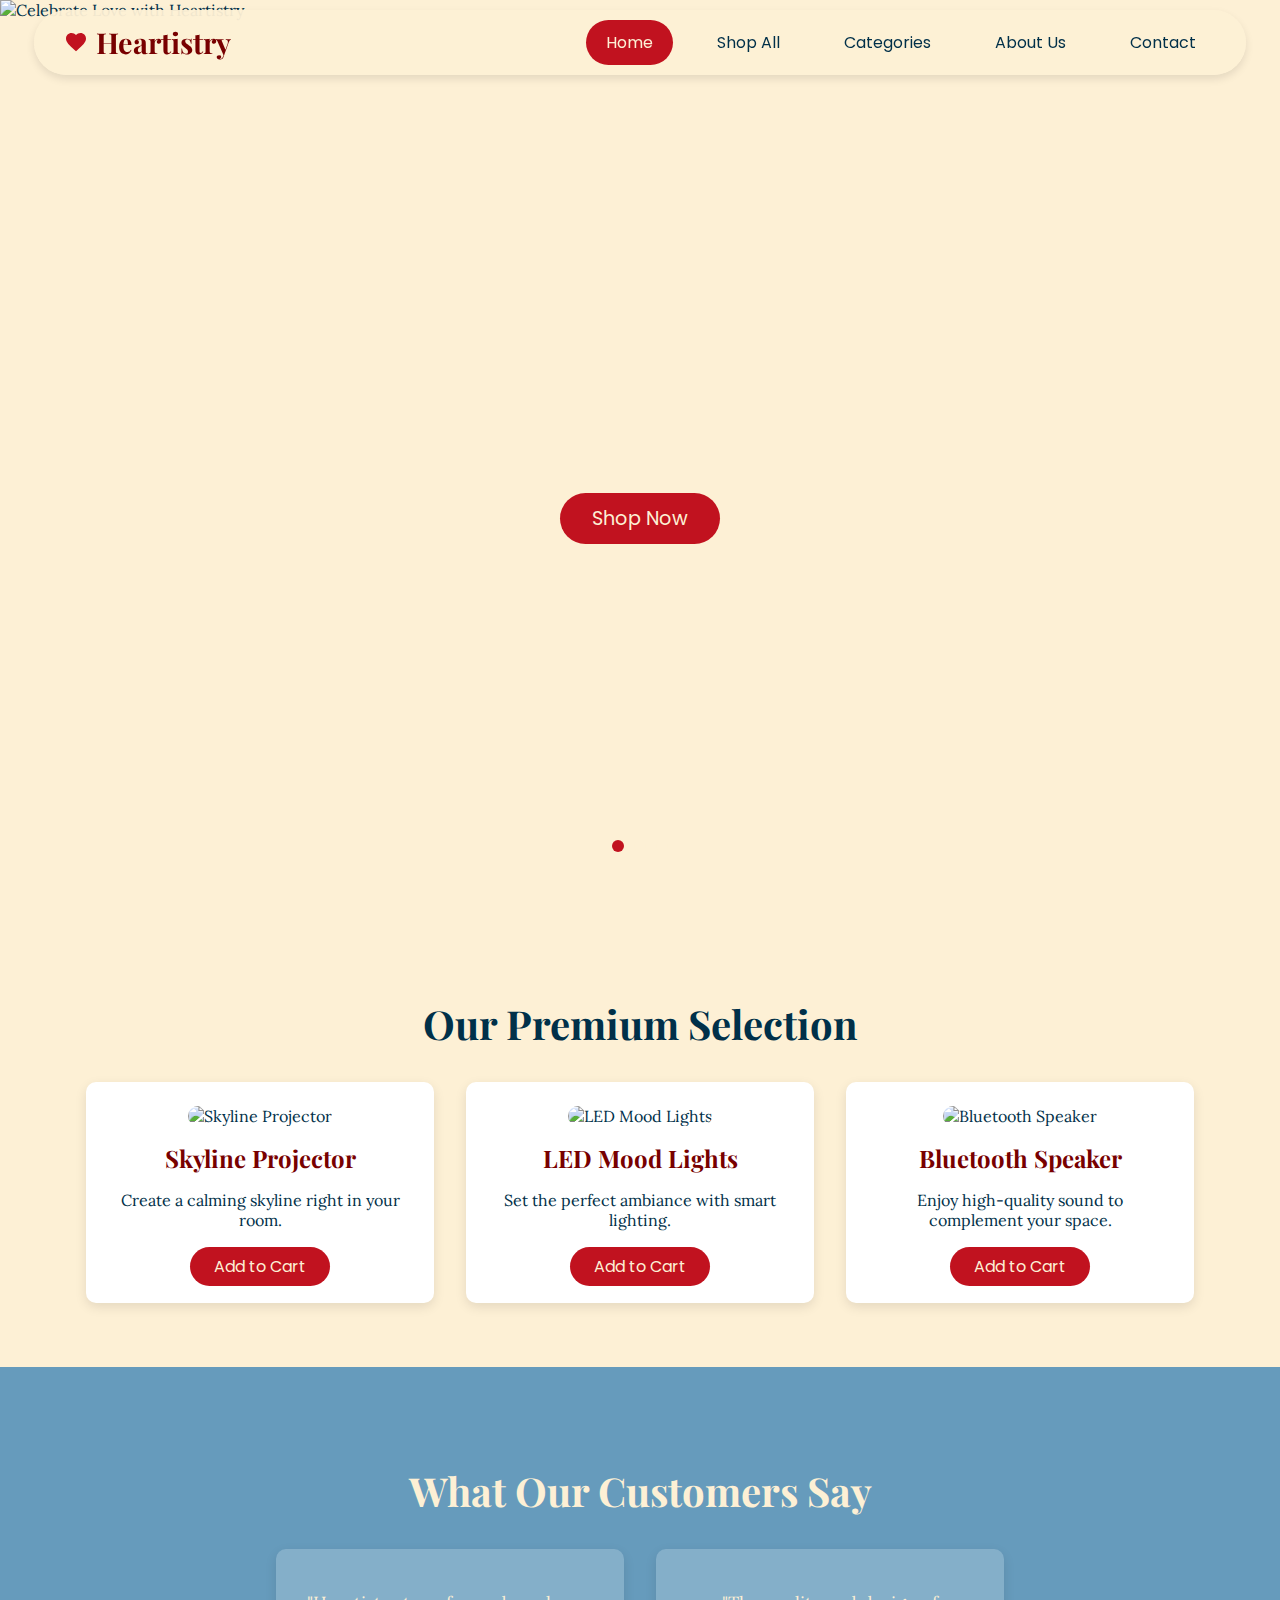
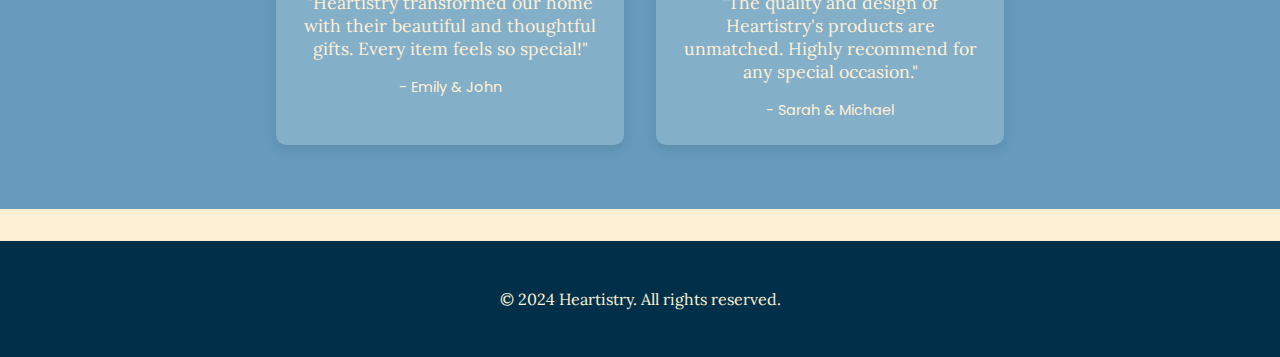
==== index.html @ 77b3d6c6 "Test 1" ====
<!DOCTYPE html>
<html lang="en">
<head>
    <meta charset="UTF-8">
    <meta name="viewport" content="width=device-width, initial-scale=1.0">
    <title>Heartistry - Premium Couples' Gifts & Accessories</title>
    <link rel="stylesheet" href="css/global.css">
    <link rel="stylesheet" href="css/navbar.css">
    <link rel="stylesheet" href="css/hero.css">
    <link rel="stylesheet" href="css/products.css">
    <link rel="stylesheet" href="css/testimonials.css">
    <link rel="stylesheet" href="css/footer.css">
    <script src="js/navbar.js" defer></script>
    <script src="js/hero-carousel.js" defer></script>
</head>
<body>
    <!-- Header and Navigation -->
    <header>
        <nav class="navbar">
            <div class="logo">
                <svg class="heart-icon" xmlns="http://www.w3.org/2000/svg" width="24" height="24" viewBox="0 0 24 24" fill="#C1121F">
                    <path d="M12 21.35l-1.45-1.32C5.4 15.36 2 12.28 2 8.5 2 5.42 
                             4.42 3 7.5 3c1.74 0 3.41 0.81 
                             4.5 2.09C13.09 3.81 14.76 3 16.5 3 19.58 3 22 
                             5.42 22 8.5c0 3.78-3.4 6.86-8.55 
                             11.54L12 21.35z"/>
                </svg>
                Heartistry
            </div>
            <div class="nav-links">
                <a href="#home" class="active">Home</a>
                <a href="#shop-all">Shop All</a>
                <a href="#categories">Categories</a>
                <a href="#about">About Us</a>
                <a href="#contact">Contact</a>
            </div>
            <div class="hamburger" aria-expanded="false" aria-label="Toggle navigation menu">
                <span></span>
                <span></span>
                <span></span>
            </div>
        </nav>
    </header>

    <!-- Hero Section -->
    <!-- Hero Section (Carousel) -->
    <section class="hero-carousel" id="home">
        <div class="carousel">
            <div class="carousel-track">
                <!-- Slide 1 -->
                <div class="carousel-slide">
                    <img src="https://via.placeholder.com/1600x600" alt="Celebrate Love with Heartistry">
                    <div class="carousel-content">
                        <h2>Celebrate Love with Heartistry</h2>
                        <p>Discover exclusive, handcrafted gifts designed to cherish every moment.</p>
                        <a href="#featured-products" class="btn">Shop Now</a>
                    </div>
                </div>
                <!-- Slide 2 -->
                <div class="carousel-slide">
                    <img src="https://via.placeholder.com/1600x600/111111" alt="Explore Our Premium Gifts">
                    <div class="carousel-content">
                        <h2>Explore Our Premium Gifts</h2>
                        <p>Unique, personalized gifts for every special occasion.</p>
                        <a href="#featured-products" class="btn">Shop Now</a>
                    </div>
                </div>
                <!-- Slide 3 -->
                <div class="carousel-slide">
                    <img src="https://via.placeholder.com/1600x600/222222" alt="Handcrafted Gifts for Couples">
                    <div class="carousel-content">
                        <h2>Handcrafted Gifts for Couples</h2>
                        <p>Make every moment memorable with our exquisite selection.</p>
                        <a href="#featured-products" class="btn">Shop Now</a>
                    </div>
                </div>
            </div>
            <!-- Carousel Controls (Arrows and Dots) -->
            <div class="carousel-controls">
                <button class="arrow arrow-prev">&#10094;</button> <!-- Left Arrow -->
                <div class="carousel-indicators">
                    <span class="dot active" data-slide="0"></span>
                    <span class="dot" data-slide="1"></span>
                    <span class="dot" data-slide="2"></span>
                </div>
                <button class="arrow arrow-next">&#10095;</button> <!-- Right Arrow -->
            </div>
        </div>
    </section>

    <!-- Featured Products Section -->
    <section id="featured-products" class="featured-products">
        <h2>Our Premium Selection</h2>
        <div class="products-container">
            <div class="product">
                <img src="https://via.placeholder.com/300" alt="Skyline Projector">
                <h3>Skyline Projector</h3>
                <p>Create a calming skyline right in your room.</p>
                <a href="#" class="btn">Add to Cart</a>
            </div>
            <div class="product">
                <img src="https://via.placeholder.com/300" alt="LED Mood Lights">
                <h3>LED Mood Lights</h3>
                <p>Set the perfect ambiance with smart lighting.</p>
                <a href="#" class="btn">Add to Cart</a>
            </div>
            <div class="product">
                <img src="https://via.placeholder.com/300" alt="Bluetooth Speaker">
                <h3>Bluetooth Speaker</h3>
                <p>Enjoy high-quality sound to complement your space.</p>
                <a href="#" class="btn">Add to Cart</a>
            </div>
        </div>
    </section>

    <!-- Testimonial Section -->
    <section class="testimonials">
        <h2>What Our Customers Say</h2>
        <div class="carousel">
            <div class="testimonial">
                <p>"Heartistry transformed our home with their beautiful and thoughtful gifts. Every item feels so special!"</p>
                <span>- Emily & John</span>
            </div>
            <div class="testimonial">
                <p>"The quality and design of Heartistry's products are unmatched. Highly recommend for any special occasion."</p>
                <span>- Sarah & Michael</span>
            </div>
        </div>
    </section>

    <!-- Footer Section -->
    <footer>
        <p>&copy; 2024 Heartistry. All rights reserved.</p>
    </footer>
</body>
</html>
---- css/global.css ----
/* Importing Google Fonts */
@import url('https://fonts.googleapis.com/css2?family=Playfair+Display:wght@700&family=Lora:wght@400;500&family=Poppins:wght@400&display=swap');

/* Global Body Styling */
body {
    font-family: 'Lora', serif;
    color: #003049; /* Dark Navy for text */
    background-color: #FDF0D5; /* Soft beige background */
    margin: 0;
    padding: 0;
}

/* Global Link Styling */
a {
    text-decoration: none;
    color: inherit;
}

/* Hover Animation for Mobile Menu Items */
.nav-links a:hover {
    background-color: #669BBC; /* Soft Blue on hover */
    color: #C1121F; /* Bright Red on hover */
    transition: background-color 0.3s ease, color 0.3s ease;
}

/* Global Button Styling */
button {
    background-color: #C1121F;
    color: #FDF0D5;
    border: none;
    border-radius: 50px;
    padding: 10px 20px;
    font-family: 'Poppins', sans-serif;
    font-size: 1rem;
    cursor: pointer;
    transition: background-color 0.3s ease;
}

button:hover {
    background-color: #780000; /* Deep Red on hover */
}
---- css/navbar.css ----
/* Global Styles for the Navbar */
.navbar {
    position: fixed;
    top: 0;
    left: 0;
    right: 0;
    margin: 10px auto;
    width: 90%;
    background-color: rgba(253, 240, 213, 0.95); /* Semi-transparent Soft Beige */
    border-radius: 50px;
    display: flex;
    justify-content: space-between;
    align-items: center;
    padding: 10px 30px;
    box-shadow: 0 4px 8px rgba(0, 0, 0, 0.1);
    z-index: 1000;
    flex-wrap: nowrap;
    transition: background-color 0.3s ease, box-shadow 0.3s ease, color 0.3s ease;
}

/* Logo Styling */
.logo {
    display: flex;
    align-items: center;
    font-family: 'Playfair Display', serif;
    font-size: 1.8rem;
    font-weight: bold;
    color: #780000; /* Deep Red for the logo */
    line-height: 1;
}

.heart-icon {
    margin-right: 8px;
    font-size: 1.2rem;
}

/* Navigation Links */
.nav-links {
    display: flex;
    gap: 1.5rem;
    flex-wrap: nowrap;
    justify-content: flex-end;
    flex-grow: 1;
}

.nav-links a {
    font-family: 'Poppins', sans-serif;
    color: #003049; /* Dark Navy */
    font-size: 1rem;
    padding: 10px 20px;
    border-radius: 50px;
    transition: background-color 0.3s ease, color 0.3s ease;
}

.nav-links a:hover {
    background-color: #669BBC;
    color: #FDF0D5;
}

.nav-links a.active {
    background-color: #C1121F;
    color: #FDF0D5;
    padding: 10px 20px;
    border-radius: 50px;
}

/* Scrolled Navbar Styles */
.navbar.scrolled {
    background-color: #669BBC; /* Matches Testimonials Section */
    box-shadow: 0 8px 16px rgba(0, 0, 0, 0.2); /* Stronger shadow when scrolled */
}

.navbar.scrolled .logo {
    color: #FDF0D5; /* Matches the background color */
}

.navbar.scrolled .nav-links a {
    color: #FDF0D5; /* Matches the background color */
}

.navbar.scrolled .nav-links a:hover {
    background-color: #C1121F;
    color: #FDF0D5;
}

/* Hamburger Menu Styling */
.hamburger {
    display: none;
    flex-direction: column;
    cursor: pointer;
    transition: all 0.3s ease;
}

.hamburger span {
    width: 25px;
    height: 3px;
    background-color: #780000;
    margin: 4px 4px;
    transition: all 0.3s ease;
}

.navbar.scrolled .hamburger span {
    background-color: #FDF0D5; /* Change burger icon to background color when scrolled */
}

/* Adjust for mid-sized screens (tablets) */
@media (max-width: 1000px) {
    .nav-links {
        gap: 1rem;
    }

    .nav-links a {
        padding: 8px 15px;
        font-size: 0.8rem;
    }
}

/* Media Query for Mobile Screens */
@media (max-width: 768px) {
    .navbar {
        width: 90%;
        padding: 10px 20px;
    }

    .nav-links {
        display: none;
        flex-direction: column;
        background-color: #FDF0D5;
        position: absolute;
        top: 60px;
        right: 20px;
        width: 50%;
        padding: 20px;
        border-radius: 10px;
        box-shadow: 0 4px 8px rgba(0, 0, 0, 0.1);
        align-items: center;
        justify-content: center;
    }

    .navbar.scrolled .nav-links {
        background-color: #669BBC; /* Dropdown background matches testimonials color when scrolled */
    }

    .nav-links a {
        padding: 10px 15px;
        border-bottom: 1px solid #C1121F;
        width: 100px;
        margin-bottom: 10px;
        text-align: center;
        border-radius: 50px;
    }

    .navbar.scrolled .nav-links a {
        color: #FDF0D5; /* Dropdown items to background color when scrolled */
    }

    .nav-links a:last-child {
        border-bottom: none;
    }

    .nav-links a.active {
        background-color: #C1121F;
        padding: 10px 20px;
        border-radius: 50px;
        width: 100px;
    }

    .hamburger {
        display: flex;
    }

    .hamburger.open span:nth-child(1) {
        transform: rotate(45deg) translateY(8px);
    }

    .hamburger.open span:nth-child(2) {
        opacity: 0;
    }

    .hamburger.open span:nth-child(3) {
        transform: rotate(-45deg) translateY(-8px);
    }

    .nav-links.show {
        display: flex;
        animation: slideDown 0.3s ease forwards;
    }

    .nav-links.hide {
        animation: slideUp 0.3s ease forwards;
    }

    @keyframes slideDown {
        from {
            opacity: 0;
            transform: translateY(-20px);
        }
        to {
            opacity: 1;
            transform: translateY(0);
        }
    }

    @keyframes slideUp {
        from {
            opacity: 1;
            transform: translateY(0);
        }
        to {
            opacity: 0;
            transform: translateY(-20px);
        }
    }
}
---- css/hero.css ----
/* Hero Carousel */
.hero-carousel {
    position: relative;
    width: 100%;
    height: 100vh; /* Full height */
    overflow: hidden;
}

.carousel {
    display: flex;
    height: 100%;
    transition: transform 0.6s ease-in-out; /* Smooth scroll transition */
}

.carousel-track {
    display: flex;
    width: 100%;
    height: 100%;
    transition: transform 0.6s ease-in-out;
}

.carousel-slide {
    min-width: 100%;
    height: 100%;
    position: relative;
    display: flex; /* Show all slides by default */
    align-items: center;
    justify-content: center;
}

.carousel-slide img {
    position: absolute;
    top: 0;
    left: 0;
    width: 100%;
    height: 100%;
    object-fit: cover;
    z-index: 1;
}

.carousel-content {
    position: relative;
    z-index: 2;
    text-align: center;
    color: #FDF0D5;
}

.carousel-content h2 {
    font-family: 'Playfair Display', serif;
    font-size: 3rem;
    margin: 0;
    color: #FDF0D5;
}

.carousel-content p {
    font-family: 'Lora', serif;
    font-size: 1.2rem;
    margin: 1.5rem 0;
    color: #FDF0D5;
}

.carousel-content .btn {
    background-color: #C1121F;
    color: #FDF0D5;
    padding: 0.75rem 2rem;
    border-radius: 50px;
    font-family: 'Poppins', sans-serif;
    font-size: 1.2rem;
    text-decoration: none;
    transition: background-color 0.3s ease;
}

.carousel-content .btn:hover {
    background-color: #780000;
}

/* Carousel Controls */
.carousel-controls {
    position: absolute;
    bottom: 20px;
    width: 100%;
    display: flex;
    justify-content: center;
    align-items: center;
    gap: 30px; /* Space between the arrows and dots */
    z-index: 3;
}

/* Dots centered, arrows on the sides */
.carousel-indicators {
    display: flex;
    gap: 10px;
}

.carousel-indicators .dot {
    width: 12px;
    height: 12px;
    background-color: #FDF0D5;
    border-radius: 50%;
    cursor: pointer;
    transition: background-color 0.3s ease;
}

.carousel-indicators .dot.active {
    background-color: #C1121F; /* Active dot in red */
}

/* Carousel Arrows */
.arrow {
    background: none;
    border: none;
    font-size: 2rem;
    color: #FDF0D5;
    cursor: pointer;
    padding: 10px;
    z-index: 3;
    transition: background-color 0.3s ease;
}

.arrow-prev, .arrow-next {
    display: flex;
    justify-content: center;
    align-items: center;
}

.arrow-prev {
    margin-right: 30px; /* Ensure space between arrow and dots */
}

.arrow-next {
    margin-left: 30px; /* Ensure space between arrow and dots */
}

.arrow:hover {
    background-color: #C1121F; /* Background turns red on hover */
    color: #FDF0D5; /* Keep the arrow icon white on hover */

}
---- css/products.css ----
.featured-products {
    padding: 4rem 2rem;
    text-align: center;
}

.featured-products h2 {
    font-family: 'Playfair Display', serif;
    font-size: 2.5rem;
    margin-bottom: 2rem;
    color: #003049; /* Dark Navy */
}

.products-container {
    display: flex;
    justify-content: center;
    gap: 2rem;
    flex-wrap: wrap;
}

.product {
    background-color: #fff;
    padding: 1.5rem;
    border-radius: 10px;
    box-shadow: 0 4px 12px rgba(0, 0, 0, 0.1);
    text-align: center;
    width: 300px;
    transition: transform 0.3s ease, box-shadow 0.3s ease;
}

.product:hover {
    transform: translateY(-10px);
    box-shadow: 0 8px 16px rgba(0, 0, 0, 0.2);
}

.product img {
    width: 100%;
    height: auto;
    border-radius: 10px;
}

.product h3 {
    font-family: 'Playfair Display', serif;
    font-size: 1.5rem;
    color: #780000; /* Deep Red */
    margin: 1rem 0 0.5rem;
}

.product p {
    font-family: 'Lora', serif;
    color: #003049; /* Dark Navy */
    margin-bottom: 1.5rem;
}

.product .btn {
    background-color: #C1121F; /* Bright Red */
    color: #FDF0D5; /* Soft Beige */
    padding: 0.5rem 1.5rem;
    border-radius: 50px;
    font-family: 'Poppins', sans-serif;
    font-size: 1rem;
    text-decoration: none;
    transition: background-color 0.3s ease;
}

.product .btn:hover {
    background-color: #780000; /* Deep Red */
}
---- css/testimonials.css ----
.testimonials {
    background-color: #669BBC; /* Soft Blue background */
    color: #FDF0D5; /* Soft Beige text */
    padding: 4rem 2rem;
    text-align: center;
}

.testimonials h2 {
    font-family: 'Playfair Display', serif;
    font-size: 2.5rem;
    margin-bottom: 2rem;
}

.carousel {
    display: flex;
    justify-content: center;
    gap: 2rem;
    flex-wrap: wrap;
}

.testimonial {
    background-color: rgba(255, 255, 255, 0.2);
    padding: 1.5rem;
    border-radius: 10px;
    box-shadow: 0 4px 12px rgba(0, 0, 0, 0.1);
    width: 300px;
    transition: transform 0.3s ease, box-shadow 0.3s ease;
}

.testimonial:hover {
    transform: translateY(-5px);
    box-shadow: 0 8px 16px rgba(0, 0, 0, 0.2);
}

.testimonial p {
    font-family: 'Lora', serif;
    font-size: 1.1rem;
    margin-bottom: 1rem;
}

.testimonial span {
    font-family: 'Poppins', sans-serif;
    font-size: 0.9rem;
    color: #FDF0D5; /* Soft Beige */
}
---- css/footer.css ----
footer {
    background-color: #003049; /* Dark Navy */
    color: #FDF0D5; /* Soft Beige */
    text-align: center;
    padding: 2rem 0;
    margin-top: 2rem;
}

footer p {
    font-family: 'Lora', serif;
    font-size: 1rem;
}
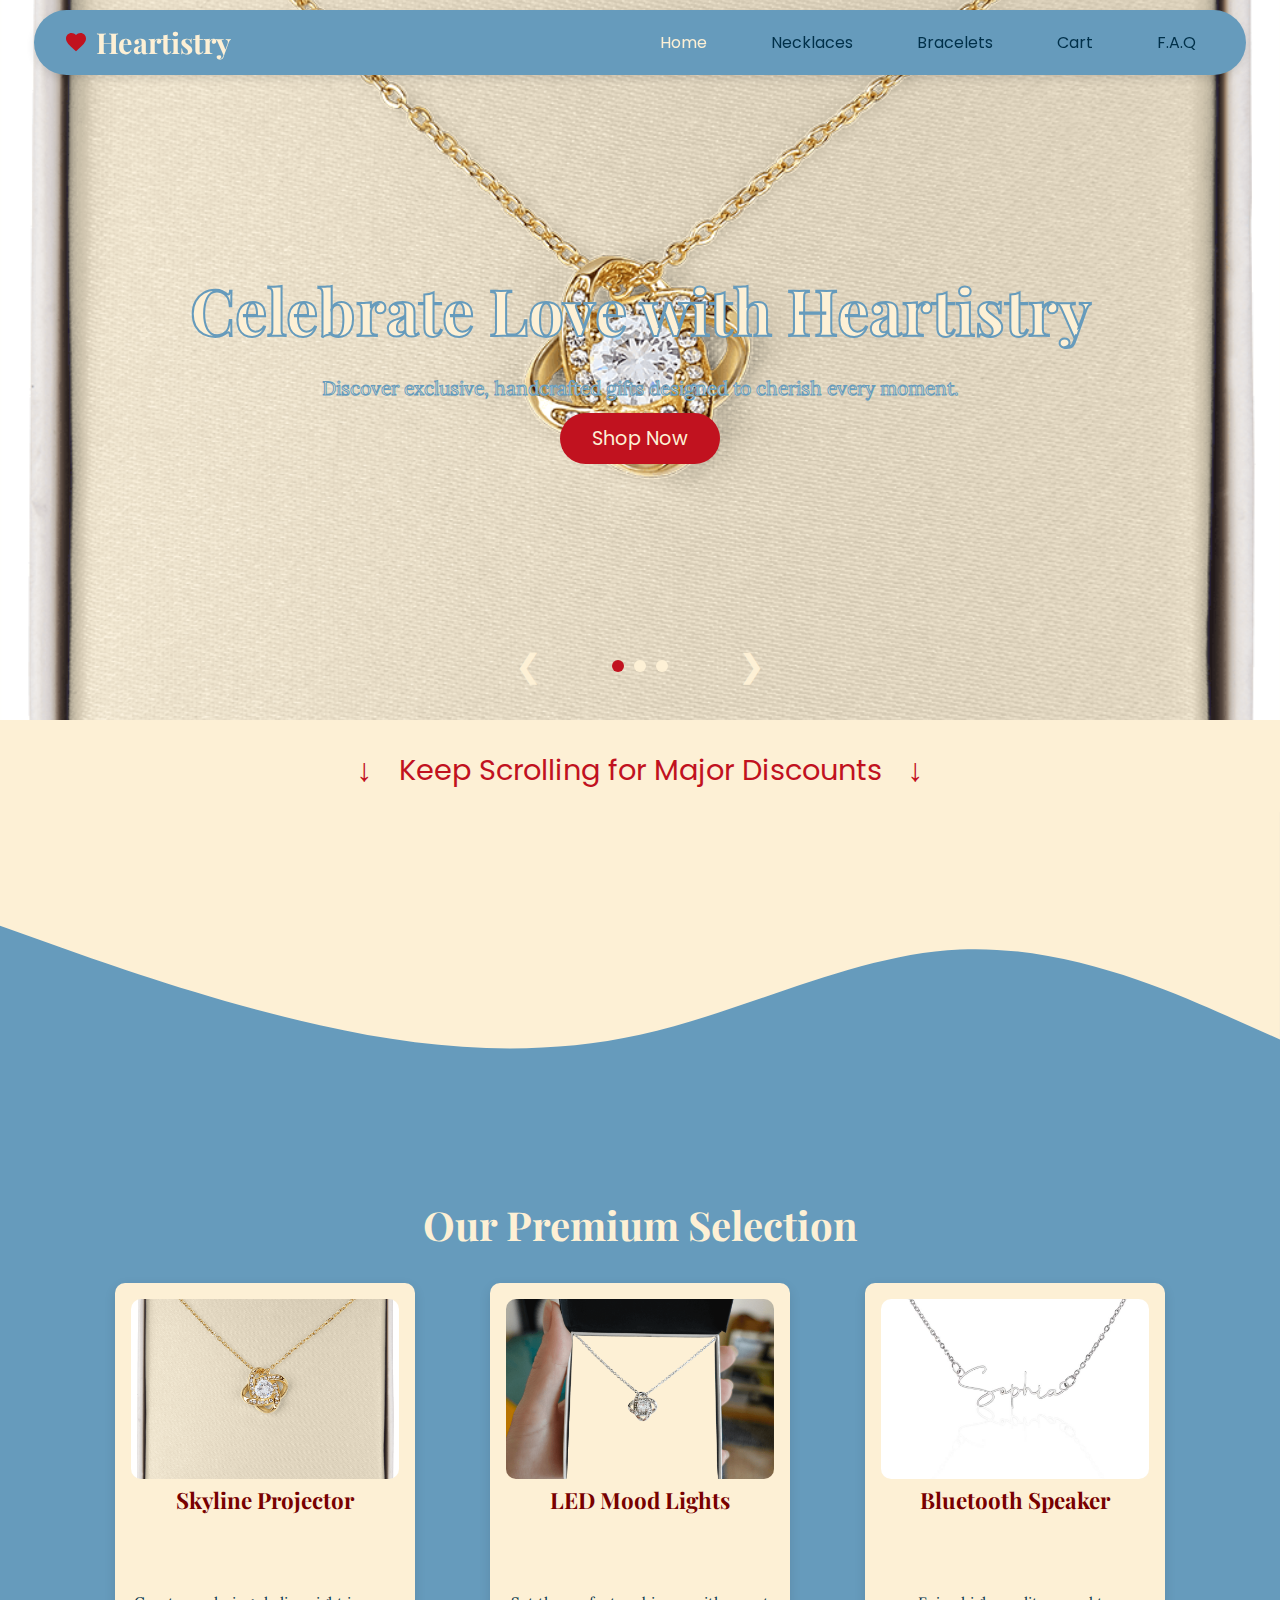
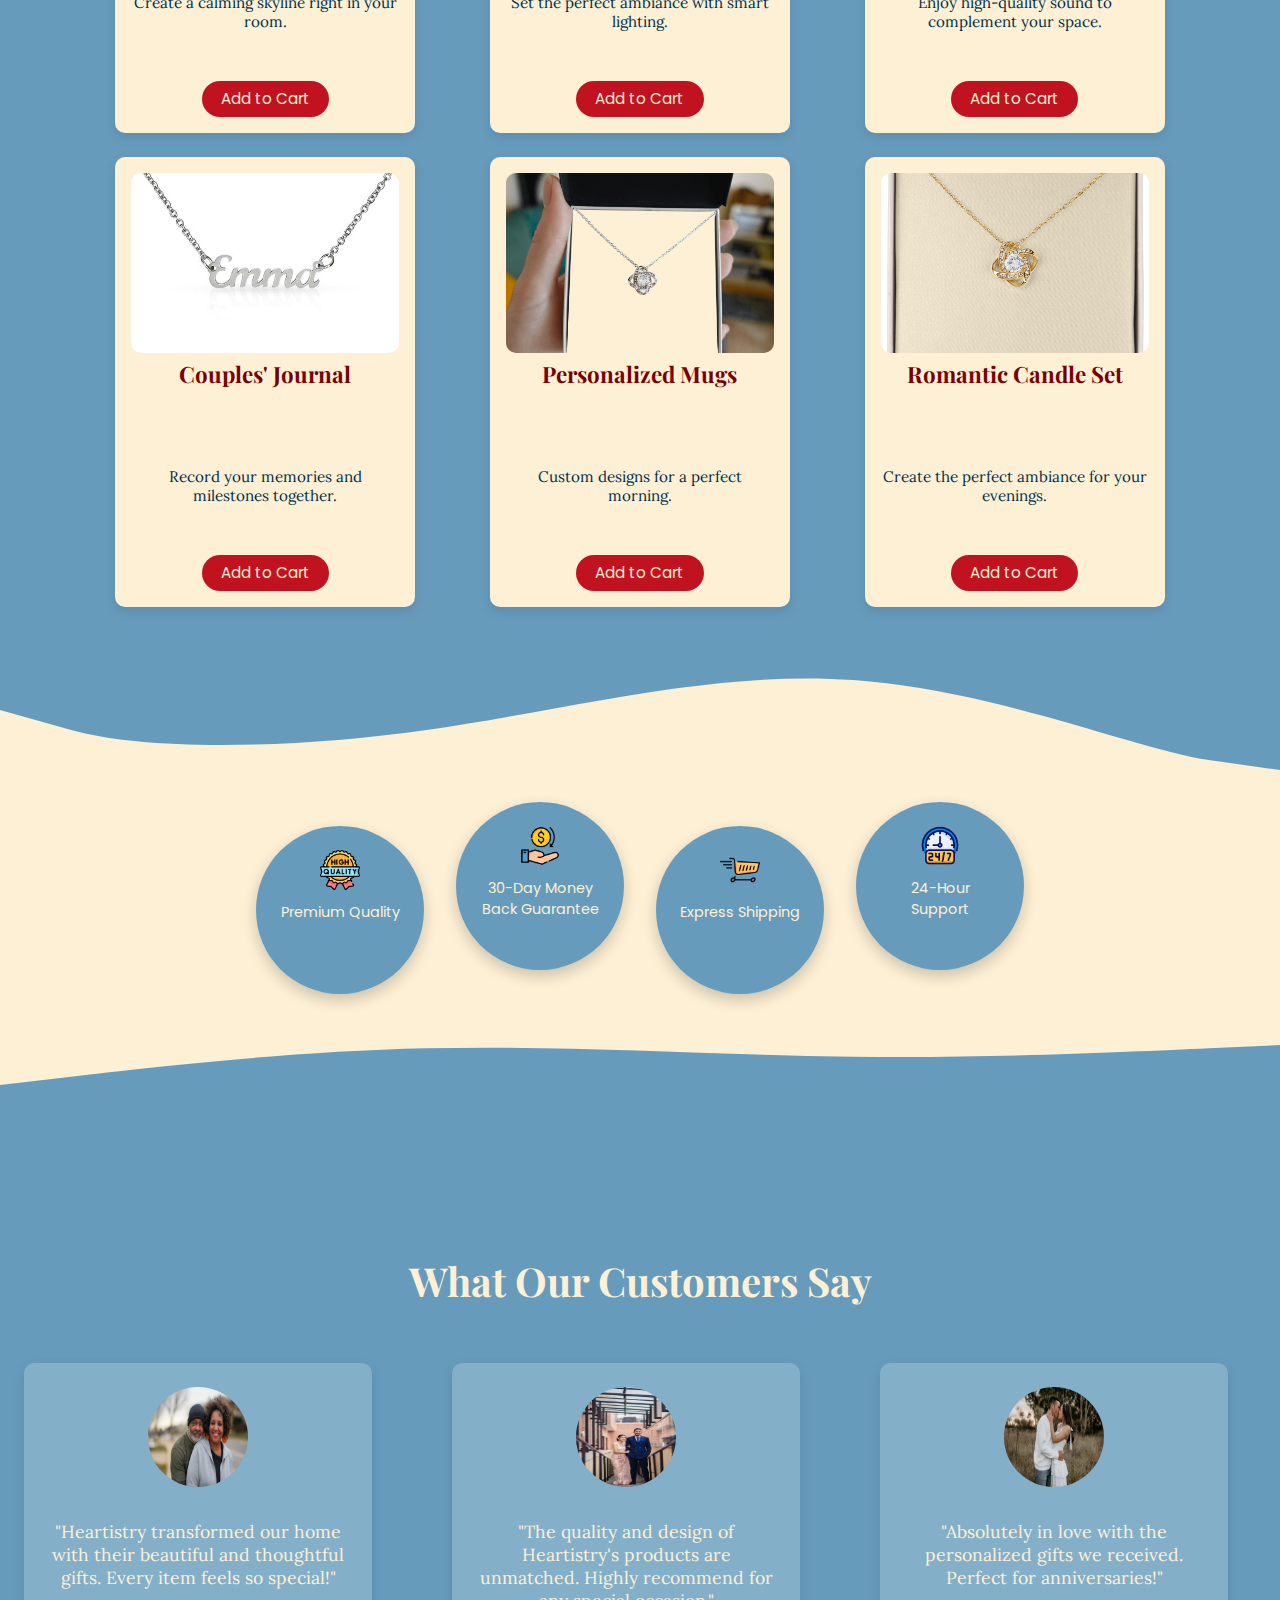
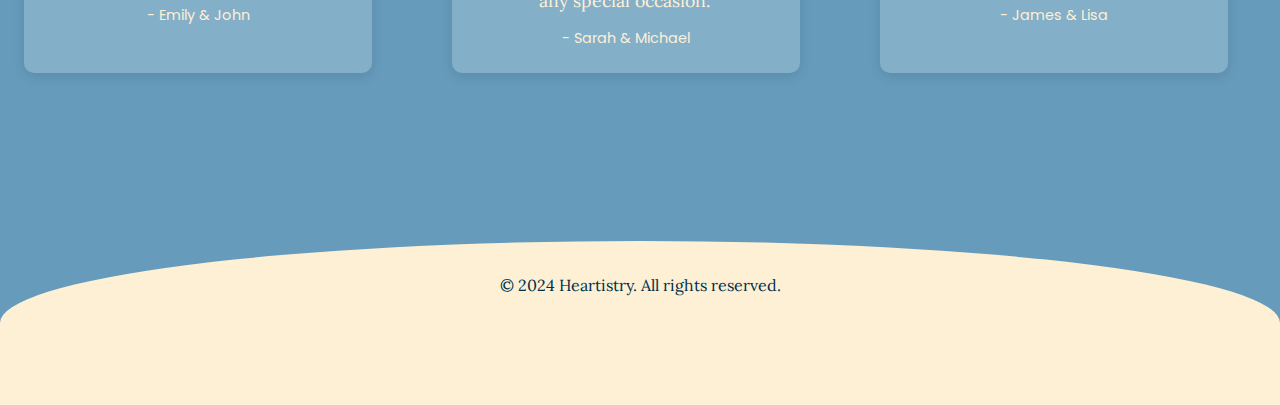
==== commit f87e3c0b: "nove stranice" ====
--- a/index.html
+++ b/index.html
@@ -1,136 +1,363 @@
 <!DOCTYPE html>
 <html lang="en">
-<head>
-    <meta charset="UTF-8">
-    <meta name="viewport" content="width=device-width, initial-scale=1.0">
+  <head>
+    <meta charset="UTF-8" />
+    <meta name="viewport" content="width=device-width, initial-scale=1.0" />
     <title>Heartistry - Premium Couples' Gifts & Accessories</title>
-    <link rel="stylesheet" href="css/global.css">
-    <link rel="stylesheet" href="css/navbar.css">
-    <link rel="stylesheet" href="css/hero.css">
-    <link rel="stylesheet" href="css/products.css">
-    <link rel="stylesheet" href="css/testimonials.css">
-    <link rel="stylesheet" href="css/footer.css">
+    <link rel="stylesheet" href="css/global.css" />
+    <link rel="stylesheet" href="css/navbar.css" />
+    <link rel="stylesheet" href="css/hero.css" />
+    <link rel="stylesheet" href="css/products.css" />
+    <link rel="stylesheet" href="css/testimonials.css" />
+    <link rel="stylesheet" href="css/footer.css" />
+    <link rel="stylesheet" href="css/perks.css" />
     <script src="js/navbar.js" defer></script>
     <script src="js/hero-carousel.js" defer></script>
-</head>
-<body>
+    <script src="js/products.js" defer></script>
+  </head>
+  <body>
     <!-- Header and Navigation -->
     <header>
-        <nav class="navbar">
-            <div class="logo">
-                <svg class="heart-icon" xmlns="http://www.w3.org/2000/svg" width="24" height="24" viewBox="0 0 24 24" fill="#C1121F">
-                    <path d="M12 21.35l-1.45-1.32C5.4 15.36 2 12.28 2 8.5 2 5.42 
+      <nav class="navbar">
+        <div class="logo">
+          <svg
+            class="heart-icon"
+            xmlns="http://www.w3.org/2000/svg"
+            width="24"
+            height="24"
+            viewBox="0 0 24 24"
+            fill="#C1121F"
+          >
+            <path
+              d="M12 21.35l-1.45-1.32C5.4 15.36 2 12.28 2 8.5 2 5.42 
                              4.42 3 7.5 3c1.74 0 3.41 0.81 
                              4.5 2.09C13.09 3.81 14.76 3 16.5 3 19.58 3 22 
                              5.42 22 8.5c0 3.78-3.4 6.86-8.55 
-                             11.54L12 21.35z"/>
-                </svg>
-                Heartistry
-            </div>
-            <div class="nav-links">
-                <a href="#home" class="active">Home</a>
-                <a href="#shop-all">Shop All</a>
-                <a href="#categories">Categories</a>
-                <a href="#about">About Us</a>
-                <a href="#contact">Contact</a>
-            </div>
-            <div class="hamburger" aria-expanded="false" aria-label="Toggle navigation menu">
-                <span></span>
-                <span></span>
-                <span></span>
-            </div>
-        </nav>
+                             11.54L12 21.35z"
+            />
+          </svg>
+          Heartistry
+        </div>
+        <div class="nav-links">
+          <a href="index.html" class="active">Home</a>
+          <a href="necklaces.html">Necklaces</a>
+          <a href="bracelets.html">Bracelets</a>
+          <a href="#about">Cart</a>
+          <a href="#contact">F.A.Q</a>
+        </div>
+        <div
+          class="hamburger"
+          aria-expanded="false"
+          aria-label="Toggle navigation menu"
+        >
+          <span></span>
+          <span></span>
+          <span></span>
+        </div>
+      </nav>
     </header>
 
     <!-- Hero Section -->
     <!-- Hero Section (Carousel) -->
     <section class="hero-carousel" id="home">
-        <div class="carousel">
-            <div class="carousel-track">
-                <!-- Slide 1 -->
-                <div class="carousel-slide">
-                    <img src="https://via.placeholder.com/1600x600" alt="Celebrate Love with Heartistry">
-                    <div class="carousel-content">
-                        <h2>Celebrate Love with Heartistry</h2>
-                        <p>Discover exclusive, handcrafted gifts designed to cherish every moment.</p>
-                        <a href="#featured-products" class="btn">Shop Now</a>
-                    </div>
-                </div>
-                <!-- Slide 2 -->
-                <div class="carousel-slide">
-                    <img src="https://via.placeholder.com/1600x600/111111" alt="Explore Our Premium Gifts">
-                    <div class="carousel-content">
-                        <h2>Explore Our Premium Gifts</h2>
-                        <p>Unique, personalized gifts for every special occasion.</p>
-                        <a href="#featured-products" class="btn">Shop Now</a>
-                    </div>
-                </div>
-                <!-- Slide 3 -->
-                <div class="carousel-slide">
-                    <img src="https://via.placeholder.com/1600x600/222222" alt="Handcrafted Gifts for Couples">
-                    <div class="carousel-content">
-                        <h2>Handcrafted Gifts for Couples</h2>
-                        <p>Make every moment memorable with our exquisite selection.</p>
-                        <a href="#featured-products" class="btn">Shop Now</a>
-                    </div>
-                </div>
+      <div class="carousel">
+        <div class="carousel-track">
+          <!-- Slide 1 -->
+          <div class="carousel-slide">
+            <img src="images/1.png" alt="Celebrate Love with Heartistry" />
+            <div class="carousel-content">
+              <h2>Celebrate Love with Heartistry</h2>
+              <p>
+                Discover exclusive, handcrafted gifts designed to cherish every
+                moment.
+              </p>
+              <a href="#featured-products" class="btn">Shop Now</a>
             </div>
-            <!-- Carousel Controls (Arrows and Dots) -->
-            <div class="carousel-controls">
-                <button class="arrow arrow-prev">&#10094;</button> <!-- Left Arrow -->
-                <div class="carousel-indicators">
-                    <span class="dot active" data-slide="0"></span>
-                    <span class="dot" data-slide="1"></span>
-                    <span class="dot" data-slide="2"></span>
-                </div>
-                <button class="arrow arrow-next">&#10095;</button> <!-- Right Arrow -->
+          </div>
+          <!-- Slide 2 -->
+          <div class="carousel-slide">
+            <img src="images/3.png" alt="Explore Our Premium Gifts" />
+            <div class="carousel-content">
+              <h2>Explore Our Premium Gifts</h2>
+              <p>Unique, personalized gifts for every special occasion.</p>
+              <a href="#featured-products" class="btn">Shop Now</a>
             </div>
-        </div>
+          </div>
+          <!-- Slide 3 -->
+          <div class="carousel-slide">
+            <img src="images/4.jpg" alt="Handcrafted Gifts for Couples" />
+            <div class="carousel-content">
+              <h2>Handcrafted Gifts for Couples</h2>
+              <p>Make every moment memorable with our exquisite selection.</p>
+              <a href="#featured-products" class="btn">Shop Now</a>
+            </div>
+          </div>
+        </div>
+        <!-- Carousel Controls (Arrows and Dots) -->
+        <div class="carousel-controls">
+          <button class="arrow arrow-prev">&#10094;</button>
+          <!-- Left Arrow -->
+          <div class="carousel-indicators">
+            <span class="dot active" data-slide="0"></span>
+            <span class="dot" data-slide="1"></span>
+            <span class="dot" data-slide="2"></span>
+          </div>
+          <button class="arrow arrow-next">&#10095;</button>
+          <!-- Right Arrow -->
+        </div>
+      </div>
     </section>
 
+    <!-- Hero Extension with Wave -->
+    <!-- Wave Separator between Hero and Products -->
+    <div class="wave-text-container">
+      <div class="wave-text">
+        <span class="arrow arrow-left">&#8595;</span>
+        <!-- Left arrow -->
+        Keep Scrolling for Major Discounts
+        <span class="arrow arrow-right">&#8595;</span>
+        <!-- Right arrow -->
+      </div>
+    </div>
+
+    <!-- Wave Separator -->
+    <svg
+      xmlns="http://www.w3.org/2000/svg"
+      viewBox="0 0 1440 320"
+      perserveAspectRatio="none"
+    >
+      <path
+        fill="#FDF0D5"
+        fill-opacity="1"
+        d="M0,128L60,149.3C120,171,240,213,360,240C480,267,600,277,720,250.7C840,224,960,160,1080,154.7C1200,149,1320,203,1380,229.3L1440,256L1440,0L1380,0C1320,0,1200,0,1080,0C960,0,840,0,720,0C600,0,480,0,360,0C240,0,120,0,60,0L0,0Z"
+      ></path>
+    </svg>
+
+    <!-- Featured Products Section -->
     <!-- Featured Products Section -->
     <section id="featured-products" class="featured-products">
-        <h2>Our Premium Selection</h2>
-        <div class="products-container">
-            <div class="product">
-                <img src="https://via.placeholder.com/300" alt="Skyline Projector">
-                <h3>Skyline Projector</h3>
-                <p>Create a calming skyline right in your room.</p>
-                <a href="#" class="btn">Add to Cart</a>
-            </div>
-            <div class="product">
-                <img src="https://via.placeholder.com/300" alt="LED Mood Lights">
-                <h3>LED Mood Lights</h3>
-                <p>Set the perfect ambiance with smart lighting.</p>
-                <a href="#" class="btn">Add to Cart</a>
-            </div>
-            <div class="product">
-                <img src="https://via.placeholder.com/300" alt="Bluetooth Speaker">
-                <h3>Bluetooth Speaker</h3>
-                <p>Enjoy high-quality sound to complement your space.</p>
-                <a href="#" class="btn">Add to Cart</a>
-            </div>
-        </div>
+      <h2>Our Premium Selection</h2>
+      <div class="products-container">
+        <a href="product.html" class="product-link">
+          <div class="product">
+            <img src="images/1.png" alt="Skyline Projector" />
+            <h3>Skyline Projector</h3>
+            <p>Create a calming skyline right in your room.</p>
+            <button class="btn">Add to Cart</button>
+          </div>
+        </a>
+        <a href="product.html" class="product-link">
+          <div class="product">
+            <img src="images/3.png" alt="LED Mood Lights" />
+            <h3>LED Mood Lights</h3>
+            <p>Set the perfect ambiance with smart lighting.</p>
+            <button class="btn">Add to Cart</button>
+          </div>
+        </a>
+        <a href="product.html" class="product-link">
+          <div class="product">
+            <img src="images/9.jpg" alt="Bluetooth Speaker" />
+            <h3>Bluetooth Speaker</h3>
+            <p>Enjoy high-quality sound to complement your space.</p>
+            <button class="btn">Add to Cart</button>
+          </div>
+        </a>
+        <a href="product.html" class="product-link">
+          <div class="product">
+            <img src="images/4.jpg" alt="Couples' Journal" />
+            <h3>Couples' Journal</h3>
+            <p>Record your memories and milestones together.</p>
+            <button class="btn">Add to Cart</button>
+          </div>
+        </a>
+        <a href="product.html" class="product-link">
+          <div class="product">
+            <img src="images/3.png" alt="Personalized Mugs" />
+            <h3>Personalized Mugs</h3>
+            <p>Custom designs for a perfect morning.</p>
+            <button class="btn">Add to Cart</button>
+          </div>
+        </a>
+        <a href="product.html" class="product-link">
+          <div class="product">
+            <img src="images/1.png" alt="Romantic Candle Set" />
+            <h3>Romantic Candle Set</h3>
+            <p>Create the perfect ambiance for your evenings.</p>
+            <button class="btn">Add to Cart</button>
+          </div>
+        </a>
+      </div>
+    </section>
+
+    <!-- Perks Section with Top and Bottom Waves -->
+    <section id="perks" class="perks-section">
+      <!-- Top Wave -->
+      <div class="wave-top">
+        <svg
+          xmlns="http://www.w3.org/2000/svg"
+          viewBox="0 0 1440 320"
+          preserveAspectRatio="none"
+        >
+          <path
+            fill="#669BBC"
+            fill-opacity="1"
+            d="M0,128L80,192C160,256,320,256,480,192C640,128,800,0,960,32C1120,64,1280,256,1360,288L1440,320L1440,0L1360,0C1280,0,1120,0,960,0C800,0,640,0,480,0C320,0,160,0,80,0L0,0Z"
+          ></path>
+        </svg>
+      </div>
+
+      <div class="perks-container">
+        <div class="perk">
+          <div class="perk-icon">
+            <img src="images/high-quality.png" alt="Quality" />
+          </div>
+          <p>Premium Quality</p>
+        </div>
+        <div class="perk">
+          <div class="perk-icon">
+            <img src="images/cashback.png" alt="Money Back" />
+          </div>
+          <p>30-Day Money Back Guarantee</p>
+        </div>
+        <div class="perk">
+          <div class="perk-icon">
+            <img src="images/shopping-cart.png" alt="Express delivery" />
+          </div>
+          <p>Express Shipping</p>
+        </div>
+        <div class="perk">
+          <div class="perk-icon">
+            <img src="images/24-hours-support.png" alt="24 Hour Support" />
+          </div>
+          <p>24-Hour Support</p>
+        </div>
+      </div>
+
+      <!-- Bottom Wave -->
+      <div class="wave-bottom">
+        <svg
+          xmlns="http://www.w3.org/2000/svg"
+          viewBox="0 0 1440 320"
+          preserveAspectRatio="none"
+        >
+          <path
+            fill="#669BBC"
+            fill-opacity="1"
+            d="M0,192L80,165.3C160,139,320,85,480,74.7C640,64,800,96,960,101.3C1120,107,1280,85,1360,74.7L1440,64L1440,320L1360,320C1280,320,1120,320,960,320C800,320,640,320,480,320C320,320,160,320,80,320L0,320Z"
+          ></path>
+        </svg>
+      </div>
     </section>
 
     <!-- Testimonial Section -->
     <section class="testimonials">
-        <h2>What Our Customers Say</h2>
-        <div class="carousel">
-            <div class="testimonial">
-                <p>"Heartistry transformed our home with their beautiful and thoughtful gifts. Every item feels so special!"</p>
-                <span>- Emily & John</span>
-            </div>
-            <div class="testimonial">
-                <p>"The quality and design of Heartistry's products are unmatched. Highly recommend for any special occasion."</p>
-                <span>- Sarah & Michael</span>
-            </div>
-        </div>
+      <h2>What Our Customers Say</h2>
+      <div class="testimonial-carousel">
+        <div class="testimonial-track">
+          <div class="testimonial">
+            <img
+              class="testimonial-img"
+              src="images/couple-6962202_640.jpg"
+              alt="Couple"
+            />
+            <p>
+              "Heartistry transformed our home with their beautiful and
+              thoughtful gifts. Every item feels so special!"
+            </p>
+            <span>- Emily & John</span>
+          </div>
+          <div class="testimonial">
+            <img
+              class="testimonial-img"
+              src="images/relationship-7536124_640.jpg"
+              alt="Couple"
+            />
+            <p>
+              "The quality and design of Heartistry's products are unmatched.
+              Highly recommend for any special occasion."
+            </p>
+            <span>- Sarah & Michael</span>
+          </div>
+          <div class="testimonial">
+            <img
+              class="testimonial-img"
+              src="images/love-6575234_640.jpg"
+              alt="Couple"
+            />
+            <p>
+              "Absolutely in love with the personalized gifts we received.
+              Perfect for anniversaries!"
+            </p>
+            <span>- James & Lisa</span>
+          </div>
+          <div class="testimonial">
+            <img
+              class="testimonial-img"
+              src="images/love-6714607_640.jpg"
+              alt="Couple"
+            />
+            <p>
+              "Every product is so unique and thoughtful. Heartistry helped make
+              our celebration special!"
+            </p>
+            <span>- David & Hannah</span>
+          </div>
+          <!-- Duplicate set for continuous scrolling -->
+          <div class="testimonial">
+            <img
+              class="testimonial-img"
+              src="images/couple-6962202_640.jpg"
+              alt="Couple"
+            />
+            <p>
+              "Heartistry transformed our home with their beautiful and
+              thoughtful gifts. Every item feels so special!"
+            </p>
+            <span>- Emily & John</span>
+          </div>
+          <div class="testimonial">
+            <img
+              class="testimonial-img"
+              src="images/relationship-7536124_640.jpg"
+              alt="Couple"
+            />
+            <p>
+              "The quality and design of Heartistry's products are unmatched.
+              Highly recommend for any special occasion."
+            </p>
+            <span>- Sarah & Michael</span>
+          </div>
+          <div class="testimonial">
+            <img
+              class="testimonial-img"
+              src="images/love-6575234_640.jpg"
+              alt="Couple"
+            />
+            <p>
+              "Absolutely in love with the personalized gifts we received.
+              Perfect for anniversaries!"
+            </p>
+            <span>- James & Lisa</span>
+          </div>
+          <div class="testimonial">
+            <img
+              class="testimonial-img"
+              src="images/love-6714607_640.jpg"
+              alt="Couple"
+            />
+            <p>
+              "Every product is so unique and thoughtful. Heartistry helped make
+              our celebration special!"
+            </p>
+            <span>- David & Hannah</span>
+          </div>
+        </div>
+      </div>
     </section>
 
     <!-- Footer Section -->
     <footer>
-        <p>&copy; 2024 Heartistry. All rights reserved.</p>
+      <p>&copy; 2024 Heartistry. All rights reserved.</p>
     </footer>
-</body>
-</html>+  </body>
+</html>
--- a/css/global.css
+++ b/css/global.css
@@ -5,7 +5,7 @@
 body {
     font-family: 'Lora', serif;
     color: #003049; /* Dark Navy for text */
-    background-color: #FDF0D5; /* Soft beige background */
+    background-color: #669BBC; /* Soft beige background #FDF0D5*/
     margin: 0;
     padding: 0;
 }
@@ -14,13 +14,6 @@
 a {
     text-decoration: none;
     color: inherit;
-}
-
-/* Hover Animation for Mobile Menu Items */
-.nav-links a:hover {
-    background-color: #669BBC; /* Soft Blue on hover */
-    color: #C1121F; /* Bright Red on hover */
-    transition: background-color 0.3s ease, color 0.3s ease;
 }
 
 /* Global Button Styling */
--- a/css/navbar.css
+++ b/css/navbar.css
@@ -1,4 +1,4 @@
-/* Global Styles for the Navbar */
+/* Global Styles for the Navbar background-color */
 .navbar {
     position: fixed;
     top: 0;
@@ -6,7 +6,7 @@
     right: 0;
     margin: 10px auto;
     width: 90%;
-    background-color: rgba(253, 240, 213, 0.95); /* Semi-transparent Soft Beige */
+    background-color: #669BBC; /* Blue background */
     border-radius: 50px;
     display: flex;
     justify-content: space-between;
@@ -25,7 +25,7 @@
     font-family: 'Playfair Display', serif;
     font-size: 1.8rem;
     font-weight: bold;
-    color: #780000; /* Deep Red for the logo */
+    color: #FDF0D5; /* Beige logo */
     line-height: 1;
 }
 
@@ -45,7 +45,7 @@
 
 .nav-links a {
     font-family: 'Poppins', sans-serif;
-    color: #003049; /* Dark Navy */
+    color: #003049; /* Dark navy */
     font-size: 1rem;
     padding: 10px 20px;
     border-radius: 50px;
@@ -54,33 +54,35 @@
 
 .nav-links a:hover {
     background-color: #669BBC;
-    color: #FDF0D5;
+    color: #FDF0D5; /* Beige text */
 }
 
 .nav-links a.active {
-    background-color: #C1121F;
-    color: #FDF0D5;
-    padding: 10px 20px;
-    border-radius: 50px;
+    background-color: transparent; /* No background for active item in the scrolled navbar */
+    color: #FDF0D5; /* Red text for the active item */
 }
 
 /* Scrolled Navbar Styles */
 .navbar.scrolled {
-    background-color: #669BBC; /* Matches Testimonials Section */
-    box-shadow: 0 8px 16px rgba(0, 0, 0, 0.2); /* Stronger shadow when scrolled */
+    background-color: #FDF0D5; /* Beige on scroll */
+    box-shadow: 0 8px 16px rgba(0, 0, 0, 0.2);
 }
 
 .navbar.scrolled .logo {
-    color: #FDF0D5; /* Matches the background color */
+    color: #780000; /* Dark red logo on scroll */
 }
 
 .navbar.scrolled .nav-links a {
-    color: #FDF0D5; /* Matches the background color */
+    color: #780000; /* Dark red links when scrolled */
 }
 
 .navbar.scrolled .nav-links a:hover {
-    background-color: #C1121F;
-    color: #FDF0D5;
+    color: #C1121F; /* Bright red hover */
+    background-color: transparent; /* No background on hover */
+}
+.navbar.scrolled .nav-links a.active {
+    color: #C1121F; /* Bright red hover */
+    background-color: transparent; /* No background on hover */
 }
 
 /* Hamburger Menu Styling */
@@ -94,13 +96,13 @@
 .hamburger span {
     width: 25px;
     height: 3px;
-    background-color: #780000;
+    background-color: #FDF0D5;
     margin: 4px 4px;
     transition: all 0.3s ease;
 }
 
 .navbar.scrolled .hamburger span {
-    background-color: #FDF0D5; /* Change burger icon to background color when scrolled */
+    background-color: #780000; /* Change burger icon to deep red when scrolled */
 }
 
 /* Adjust for mid-sized screens (tablets) */
@@ -118,19 +120,21 @@
 /* Media Query for Mobile Screens */
 @media (max-width: 768px) {
     .navbar {
-        width: 90%;
+        width: 80%;
         padding: 10px 20px;
     }
 
     .nav-links {
         display: none;
         flex-direction: column;
-        background-color: #FDF0D5;
+        background-color: #FDF0D5; /* Beige background for unscrolled hamburger dropdown */
         position: absolute;
         top: 60px;
         right: 20px;
         width: 50%;
         padding: 20px;
+        outline: auto;
+        outline-color: #669BBC; /* Blue outline when unscrolled */
         border-radius: 10px;
         box-shadow: 0 4px 8px rgba(0, 0, 0, 0.1);
         align-items: center;
@@ -138,31 +142,47 @@
     }
 
     .navbar.scrolled .nav-links {
-        background-color: #669BBC; /* Dropdown background matches testimonials color when scrolled */
-    }
-
+        background-color: #669BBC; /* Blue background when scrolled */
+        outline-color: #FDF0D5; /* Beige outline when scrolled */
+    }
+
+    /* Dropdown Menu Items */
     .nav-links a {
         padding: 10px 15px;
-        border-bottom: 1px solid #C1121F;
         width: 100px;
         margin-bottom: 10px;
         text-align: center;
         border-radius: 50px;
+        background-color: #FDF0D5; /* Beige background */
+        color: #003049; /* Dark navy text */
     }
 
     .navbar.scrolled .nav-links a {
-        color: #FDF0D5; /* Dropdown items to background color when scrolled */
-    }
-
-    .nav-links a:last-child {
-        border-bottom: none;
+        background-color: #669BBC; /* Blue background when scrolled */
+        color: #FDF0D5; /* Beige text */
     }
 
     .nav-links a.active {
-        background-color: #C1121F;
+        background-color: #669BBC; /* Blue background for active link */
+        color: #FDF0D5; /* Beige text */
         padding: 10px 20px;
         border-radius: 50px;
         width: 100px;
+    }
+
+    .navbar.scrolled .nav-links a.active {
+        background-color: #FDF0D5; /* Beige background for active item when scrolled */
+        color: #003049; /* Dark navy text */
+    }
+
+    .nav-links a:hover {
+        background-color: #669BBC; /* Beige on hover for dropdown */
+        color: #FDF0D5; /* Dark navy text on hover */
+    }
+
+    .navbar.scrolled .nav-links a:hover {
+        background-color: #FDF0D5; /* Beige on hover in scrolled state */
+        color: #669BBC; /* Blue text when hovered in scrolled state */
     }
 
     .hamburger {
--- a/css/hero.css
+++ b/css/hero.css
@@ -2,7 +2,7 @@
 .hero-carousel {
     position: relative;
     width: 100%;
-    height: 100vh; /* Full height */
+    height: 80vh; /* Full height */
     overflow: hidden;
 }
 
@@ -34,6 +34,7 @@
     left: 0;
     width: 100%;
     height: 100%;
+    background-color: #FDF0D5;
     object-fit: cover;
     z-index: 1;
 }
@@ -47,16 +48,20 @@
 
 .carousel-content h2 {
     font-family: 'Playfair Display', serif;
-    font-size: 3rem;
+    font-size: 4rem;
     margin: 0;
-    color: #FDF0D5;
+    color: #FDF0D5; /* Beige text */
+    -webkit-text-stroke: 2px #669BBC; /* Blue outline */
+    text-stroke: 2px #669BBC;
 }
 
 .carousel-content p {
     font-family: 'Lora', serif;
     font-size: 1.2rem;
     margin: 1.5rem 0;
-    color: #FDF0D5;
+    color: #FDF0D5; /* Beige text */
+    -webkit-text-stroke: 1px #669BBC; /* Blue outline */
+    text-stroke: 1px #669BBC;
 }
 
 .carousel-content .btn {
--- a/css/products.css
+++ b/css/products.css
@@ -1,67 +1,270 @@
+/* Style for product links */
+.product-link {
+    display: block;
+    text-decoration: none; /* Remove default text underline */
+    justify-content: center;
+}
+
+/* Featured Products Section */
 .featured-products {
     padding: 4rem 2rem;
     text-align: center;
-}
-
+    background-color: #669BBC; /* Blue background */
+    position: relative;
+}
+
+/* Featured Products Title */
 .featured-products h2 {
     font-family: 'Playfair Display', serif;
     font-size: 2.5rem;
     margin-bottom: 2rem;
-    color: #003049; /* Dark Navy */
-}
-
+    color: #FDF0D5; /* Beige text */
+}
+
+/* Products Container */
 .products-container {
-    display: flex;
-    justify-content: center;
-    gap: 2rem;
-    flex-wrap: wrap;
-}
-
+    display: grid;
+    grid-template-columns: repeat(3, 1fr); /* 3 columns on large screens */
+    gap: 1.5rem; /* Space between product cards */
+    max-width: 1100px; /* Slightly reduce the max width */
+    margin: 0 auto; /* Center the grid container */
+    justify-items: center; /* Center items horizontally */
+}
+
+/* Individual Product Card */
 .product {
-    background-color: #fff;
-    padding: 1.5rem;
+    background-color: #FDF0D5; /* Beige background color */
+    padding: 1rem; /* Reduced padding */
     border-radius: 10px;
     box-shadow: 0 4px 12px rgba(0, 0, 0, 0.1);
     text-align: center;
-    width: 300px;
-    transition: transform 0.3s ease, box-shadow 0.3s ease;
+    display: flex;
+    flex-direction: column;
+    justify-content: space-between; /* Keeps button aligned to the bottom */
+    box-sizing: border-box;
+    transition: transform 0.3s ease;
+    width: 100%; /* Ensures the card takes full width of the grid column */
+    max-width: 300px; /* Reduce max-width for large screens */
+    height: 450px; /* Fixed height for consistency */
 }
 
 .product:hover {
-    transform: translateY(-10px);
-    box-shadow: 0 8px 16px rgba(0, 0, 0, 0.2);
-}
-
+    transform: translateY(-10px); /* Move the product slightly up on hover */
+}
+
+/* Image Styling */
 .product img {
     width: 100%;
-    height: auto;
+    height: 180px; /* Fixed height for the image */
+    object-fit: cover; /* Ensures the image fits nicely */
     border-radius: 10px;
 }
 
+/* Product Title */
 .product h3 {
     font-family: 'Playfair Display', serif;
-    font-size: 1.5rem;
+    font-size: 1.4rem; /* Slightly smaller font size */
     color: #780000; /* Deep Red */
-    margin: 1rem 0 0.5rem;
-}
-
+    margin: 0.8rem 0 0.5rem;
+    line-height: 1.2rem; /* Control line height to minimize vertical growth */
+    height: 2.8rem; /* Set fixed height to ensure two-line titles don’t affect layout */
+    overflow: hidden; /* Avoid overflow from long titles */
+    text-overflow: ellipsis; /* Handle overflow with ellipsis */
+}
+
+/* Product Description */
 .product p {
     font-family: 'Lora', serif;
     color: #003049; /* Dark Navy */
-    margin-bottom: 1.5rem;
-}
-
+    margin-bottom: 1rem;
+    flex-grow: 1; /* Ensures the description takes up available space, pushing the button down */
+    display: flex;
+    align-items: center;
+    justify-content: center;
+    font-size: 0.95rem; /* Slightly reduced font size */
+    height: 3rem; /* Ensure consistent height for descriptions */
+}
+
+/* Button Styling */
 .product .btn {
     background-color: #C1121F; /* Bright Red */
-    color: #FDF0D5; /* Soft Beige */
-    padding: 0.5rem 1.5rem;
+    color: #FDF0D5; /* Beige */
+    padding: 0.4rem 1.2rem; /* Adjust padding */
     border-radius: 50px;
     font-family: 'Poppins', sans-serif;
-    font-size: 1rem;
+    font-size: 0.95rem; /* Slightly smaller button font size */
     text-decoration: none;
     transition: background-color 0.3s ease;
+    margin-top: auto; /* Ensures button stays at the bottom of the card */
+    align-self: center; /* Keep the button centered */
 }
 
 .product .btn:hover {
     background-color: #780000; /* Deep Red */
+}
+
+/* Responsive Design for Small Screens */
+@media (max-width: 768px) {
+    .products-container {
+        grid-template-columns: repeat(2, 1fr); /* Display 2 products per row on small screens */
+        justify-content: center; /* Ensure the entire grid is centered */
+    }
+    .product {
+        max-width: 230px; /* Adjust the width for small screens */
+        height: 380px; /* Adjust the height for small screens */
+    }
+    .product p {
+        font-size: 0.85rem; /* Reduce font size on small screens */
+    }
+    .product h3 {
+        height: 2.4rem; /* Adjust title height to avoid pushing button down */
+    }
+    .product .btn {
+        font-size: 0.85rem; /* Reduce button font size */
+        padding: 0.4rem 1rem; /* Adjust padding for small screens */
+    }
+}
+
+/* Responsive Design for Extra Small Screens */
+@media (max-width: 480px) {
+    .products-container {
+        grid-template-columns: 1fr; /* Display 1 product per row on extra small screens */
+        justify-content: center; /* Ensure the entire grid is centered */
+    }
+    .product {
+        max-width: 100%; /* Full width for extra small screens */
+        height: 300px; /* Adjust height for extra small screens */
+    }
+    .product h3 {
+        font-size: 1.2rem; /* Slightly reduce font size for extra small screens */
+        height: 2.4rem; /* Ensure title fits without pushing content */
+    }
+    .product p {
+        font-size: 0.75rem; /* Reduce font size further */
+    }
+    .product .btn {
+        font-size: 0.8rem; /* Reduce button font size */
+        padding: 0.3rem 1rem; /* Adjust padding for extra small screens */
+    }
+}
+
+/* Button Seesaw Keyframes */
+@keyframes seesaw {
+    0%, 100% {
+        transform: rotate(0deg);
+    }
+    25% {
+        transform: rotate(-5deg);
+    }
+    50% {
+        transform: rotate(5deg);
+    }
+    75% {
+        transform: rotate(-5deg);
+    }
+}
+
+/* Add delays */
+.product:nth-child(1) .btn {
+    animation-delay: 0s;
+}
+
+.product:nth-child(2) .btn {
+    animation-delay: 1.5s;
+}
+
+.product:nth-child(3) .btn {
+    animation-delay: 3s;
+}
+
+.product:nth-child(4) .btn {
+    animation-delay: 4.5s;
+}
+
+.product:nth-child(5) .btn {
+    animation-delay: 6s;
+}
+
+.product:nth-child(6) .btn {
+    animation-delay: 7.5s;
+}
+
+/* Wave Separator */
+.wave-separator {
+    position: relative;
+    width: 100%;
+    overflow: hidden;
+    line-height: 0;
+    height: 80px; /* Fixed height for the wave */
+    background-color: transparent;
+}
+
+.wave-separator svg {
+    display: block;
+    width: 100%; /* Ensures the wave scales horizontally */
+    height: 100%; /* Ensures the wave's height stays fixed */
+    background-color: transparent;
+    transform: translateY(-1px); /* Adjust to remove any gap */
+}
+
+/* Beige space above the wave for text */
+.wave-text-container {
+    background-color: #FDF0D5; /* Beige background */
+    padding: 2rem 0 1rem; /* Adjust padding for a thinner appearance */
+    text-align: center;
+    position: relative;
+    z-index: 1; /* Ensure text is above the wave */
+}
+
+.wave-text {
+    font-family: 'Poppins', sans-serif;
+    font-size: 1.8rem;
+    color: #C1121F; /* Bright red text */
+    text-align: center;
+    display: flex;
+    align-items: center;
+    justify-content: center;
+}
+
+.wave-text .arrow {
+    font-size: 2rem;
+    margin: 0 1rem;
+    color: #C1121F; /* Bright red arrows */
+    animation: bounce 2s infinite;
+}
+
+.wave-text .arrow:hover {
+    background-color: #FDF0D5; /* Bright red arrows */
+}
+
+.arrow-left {
+    animation-delay: 0.5s;
+}
+
+.arrow-right {
+    animation-delay: 1s;
+}
+
+@keyframes bounce {
+    0%, 100% {
+        transform: translateY(0);
+    }
+    50% {
+        transform: translateY(10px);
+    }
+}
+
+/* Adjust wave size and connection on larger screens */
+@media (min-width: 1024px) {
+    .wave-separator {
+        height: 80px; /* Fixed wave height for larger screens */
+    }
+
+    .wave-separator svg {
+        height: 80px; /* Keep the wave's height consistent */
+    }
+
+    .wave-text-container {
+        padding: 1rem 0 0.5rem; /* Reduce padding for a slimmer look */
+    }
 }--- a/css/testimonials.css
+++ b/css/testimonials.css
@@ -1,8 +1,9 @@
 .testimonials {
     background-color: #669BBC; /* Soft Blue background */
     color: #FDF0D5; /* Soft Beige text */
-    padding: 4rem 2rem;
+    padding: 6rem 0rem;
     text-align: center;
+    overflow: hidden; /* Hide overflow for smooth transitions */
 }
 
 .testimonials h2 {
@@ -11,20 +12,40 @@
     margin-bottom: 2rem;
 }
 
-.carousel {
+.testimonial-carousel {
     display: flex;
-    justify-content: center;
+    align-items: center;
+    overflow: hidden;
+    position: relative;
+}
+
+.testimonial-track {
+    display: flex;
     gap: 2rem;
-    flex-wrap: wrap;
+    animation: scrollTestimonials 40s linear infinite; /* Continuous scrolling */
+    width: max-content; /* Allow track to fit all content */
 }
 
 .testimonial {
     background-color: rgba(255, 255, 255, 0.2);
     padding: 1.5rem;
+    margin: 1.5rem;
     border-radius: 10px;
     box-shadow: 0 4px 12px rgba(0, 0, 0, 0.1);
     width: 300px;
+    flex-shrink: 0; /* Prevent shrinking to maintain size */
     transition: transform 0.3s ease, box-shadow 0.3s ease;
+    display: flex;
+    flex-direction: column;
+    align-items: center;
+    text-align: center;
+}
+
+.testimonial-img {
+    width: 100px;
+    height: 100px;
+    border-radius: 50%;
+    margin-bottom: 1rem;
 }
 
 .testimonial:hover {
@@ -42,4 +63,14 @@
     font-family: 'Poppins', sans-serif;
     font-size: 0.9rem;
     color: #FDF0D5; /* Soft Beige */
+}
+
+/* Continuous scrolling animation */
+@keyframes scrollTestimonials {
+    0% {
+        transform: translateX(0);
+    }
+    100% {
+        transform: translateX(-50%); /* Move by half the width to ensure the loop */
+    }
 }--- a/css/footer.css
+++ b/css/footer.css
@@ -1,12 +1,35 @@
 footer {
-    background-color: #003049; /* Dark Navy */
-    color: #FDF0D5; /* Soft Beige */
+    position: relative;
+    background-color: #FDF0D5; /* Beige background */
+    color: #003049; /* Dark Navy text */
     text-align: center;
-    padding: 2rem 0;
-    margin-top: 2rem;
+    padding: 2rem;
+    margin-top: 3rem; /* Extra margin to leave space for the section above */
+    border-radius: 50% 50% 0 0; /* Rounded top corners for the hill effect */
+    height: auto; /* Let the height adjust based on content */
+    min-height: 100px; /* Ensure a minimum height */
+    z-index: 1;
+    overflow: hidden; /* Ensure hill is clipped properly if the content expands */
+}
+
+footer::before {
+    content: '';
+    position: absolute;
+    top: -30px; /* Adjust this to control space above */
+    left: 0;
+    right: 0;
+    background-color: #669BBC; /* Match background color of the previous section */
+    height: 30px; /* Reduced height for the space above */
+    z-index: -1;
 }
 
 footer p {
     font-family: 'Lora', serif;
     font-size: 1rem;
+    margin: 0;
+    line-height: 1.5; /* Better line spacing for multiple lines */
+}
+
+footer p:not(:last-child) {
+    margin-bottom: 1rem; /* Add space between paragraphs if more text is added */
 }--- a/css/perks.css
+++ b/css/perks.css
@@ -0,0 +1,151 @@
+/* Perks Section */
+.perks-section {
+    position: relative;
+    background-color: #FDF0D5; /* Beige background */
+    padding: 0rem 0; /* Smaller padding overall */
+    text-align: center;
+    margin: 0;
+}
+
+/* Top and Bottom Waves */
+.wave-top, .wave-bottom {
+    position: relative;
+    width: 100%;
+    overflow: hidden;
+    line-height: 0;
+    margin-top: -1px; /* Ensure it touches the previous section */
+}
+
+.wave-top svg, .wave-bottom svg {
+    display: block;
+    width: 100vw;
+    height: 100px; /* Adjust height as needed */
+}
+
+/* Perks Container */
+.perks-container {
+    display: flex;
+    flex-wrap: wrap;
+    justify-content: center; /* Center the perks horizontally */
+    align-items: flex-start;
+    gap: 2rem;
+    max-width: 1000px; /* Max width for the section */
+    margin: 0 auto;
+    padding: 2rem 1rem;
+}
+
+/* Perk Styling */
+.perk {
+    display: flex;
+    flex-direction: column;
+    align-items: center;
+    background-color: #669BBC; /* Blue bubble */
+    border-radius: 50%;
+    padding: 1.5rem;
+    width: 120px; /* Smaller size for the perks */
+    height: 120px;
+    box-shadow: 0 6px 15px rgba(0, 0, 0, 0.2); /* Add box shadow */
+    color: #FDF0D5; /* Beige text */
+    position: relative;
+    animation: bounce 2s infinite ease-in-out; /* Bounce animation */
+    transition: transform 0.3s ease;
+}
+
+/* Zig-Zag Effect on Larger Screens */
+.perk:nth-child(odd) {
+    margin-top: 1.5rem;
+}
+
+/* Icon Styling */
+.perk-icon img {
+    width: 40px;
+    height: 40px;
+}
+
+/* Perk Text Styling */
+.perk p {
+    font-family: 'Poppins', sans-serif;
+    font-size: 0.9rem;
+    margin-top: 0.5rem;
+    text-align: center;
+}
+
+/* Responsive Design for Smaller Screens */
+@media (max-width: 768px) {
+    .perks-container {
+        flex-wrap: wrap;
+        justify-content: center; /* Center the perks */
+    }
+
+    .perk {
+        width: 100px; /* Smaller perks for mobile */
+        height: 100px;
+    }
+
+    .perk-icon img {
+        width: 30px;
+        height: 30px;
+    }
+
+    .perk:nth-child(odd) {
+        margin-top: 0;
+    }
+}
+
+/* Responsive Design for Very Small Screens */
+@media (max-width: 480px) {
+    .perks-container {
+        display: grid;
+        grid-template-columns: repeat(2, 1fr); /* Two items per row */
+        gap: 1.5rem;
+        justify-content: center;
+    }
+
+    .perk {
+        width: 90px;
+        height: 90px;
+        margin: 1rem auto; /* Center each perk in its column */
+    }
+
+    .perk-icon img {
+        width: 25px;
+        height: 25px;
+    }
+
+    .perk:nth-child(odd), .perk:nth-child(even) {
+        margin-top: 0;
+    }
+
+    /* For an odd number of perks, center the last row */
+    .perks-container > .perk:nth-last-child(1) {
+        grid-column: span 2;
+        justify-self: center; /* Center the last perk if it's in its own row */
+    }
+}
+
+/* Bounce Animation */
+@keyframes bounce {
+    0%, 100% {
+        transform: translateY(0);
+    }
+    50% {
+        transform: translateY(-10px);
+    }
+}
+
+/* Staggered Bounce Effect */
+.perk:nth-child(1) {
+    animation-delay: 0.1s;
+}
+
+.perk:nth-child(2) {
+    animation-delay: 0.3s;
+}
+
+.perk:nth-child(3) {
+    animation-delay: 0.5s;
+}
+
+.perk:nth-child(4) {
+    animation-delay: 0.7s;
+}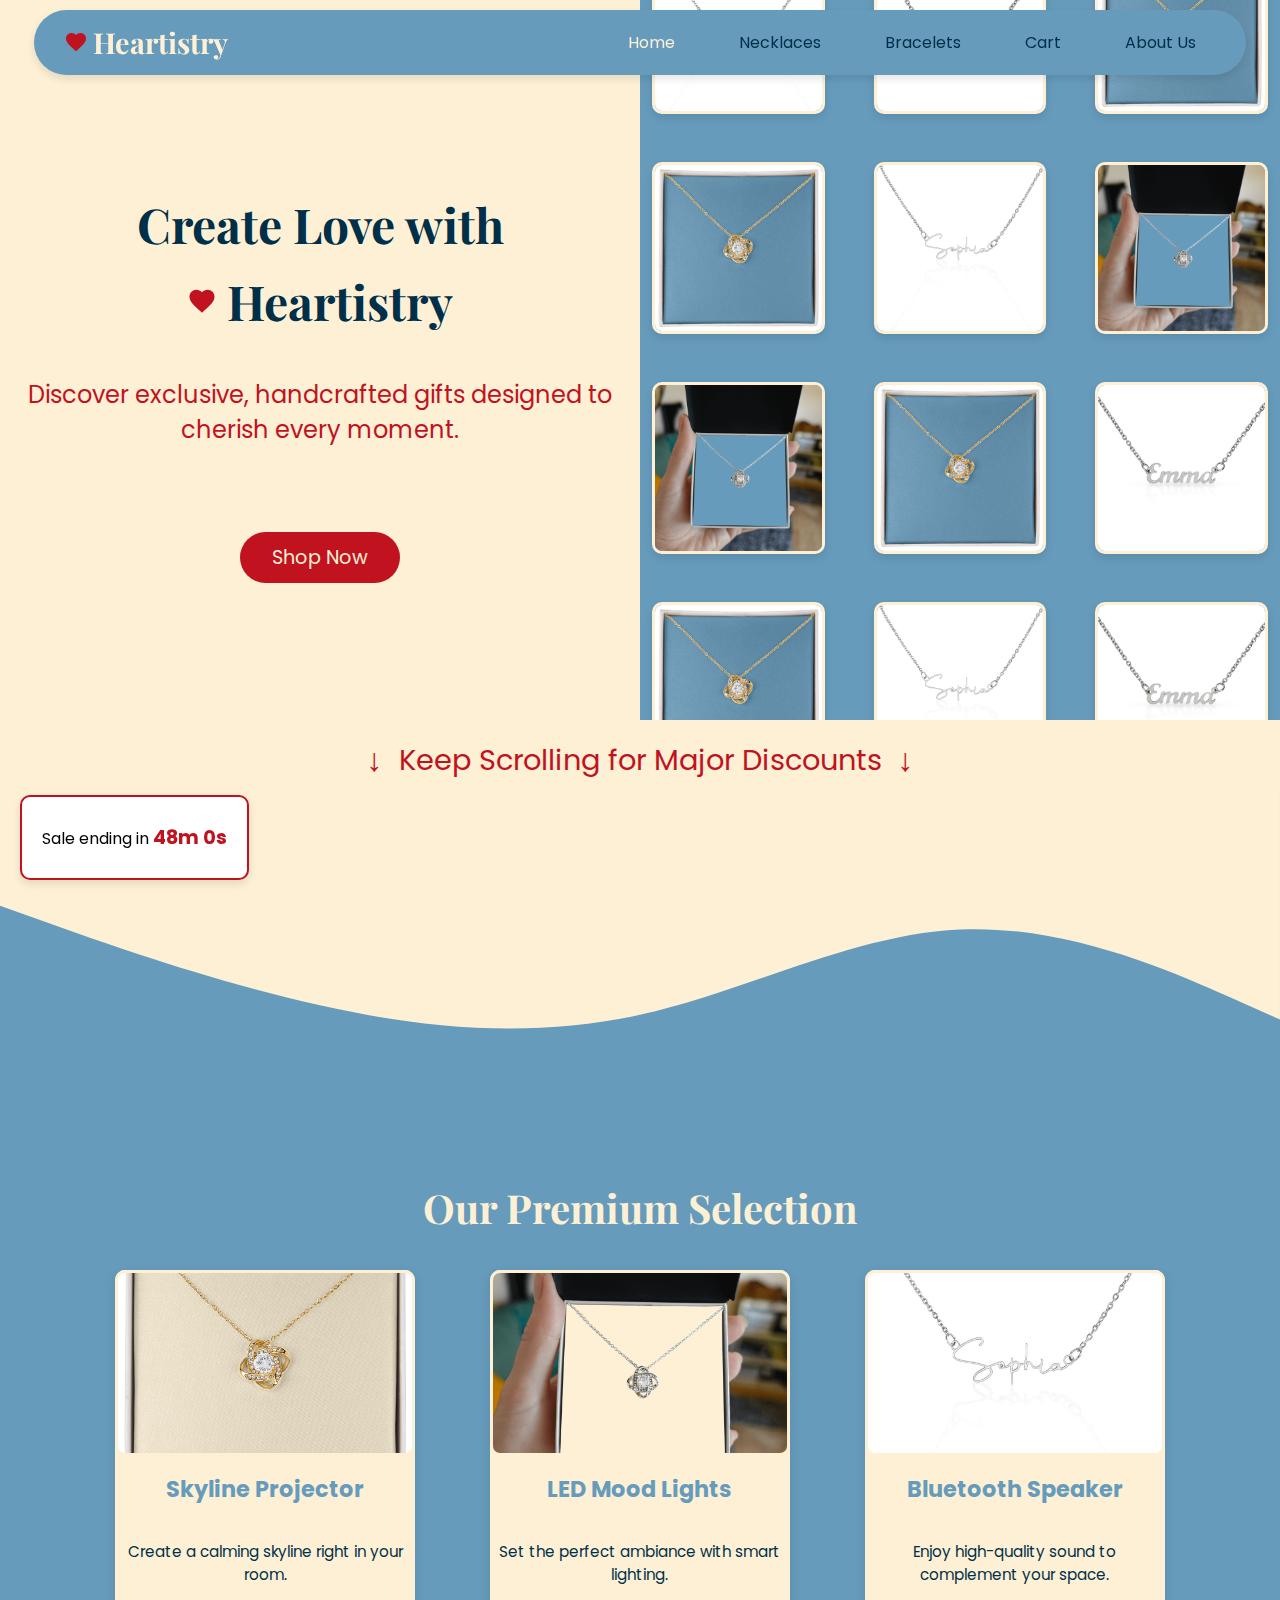
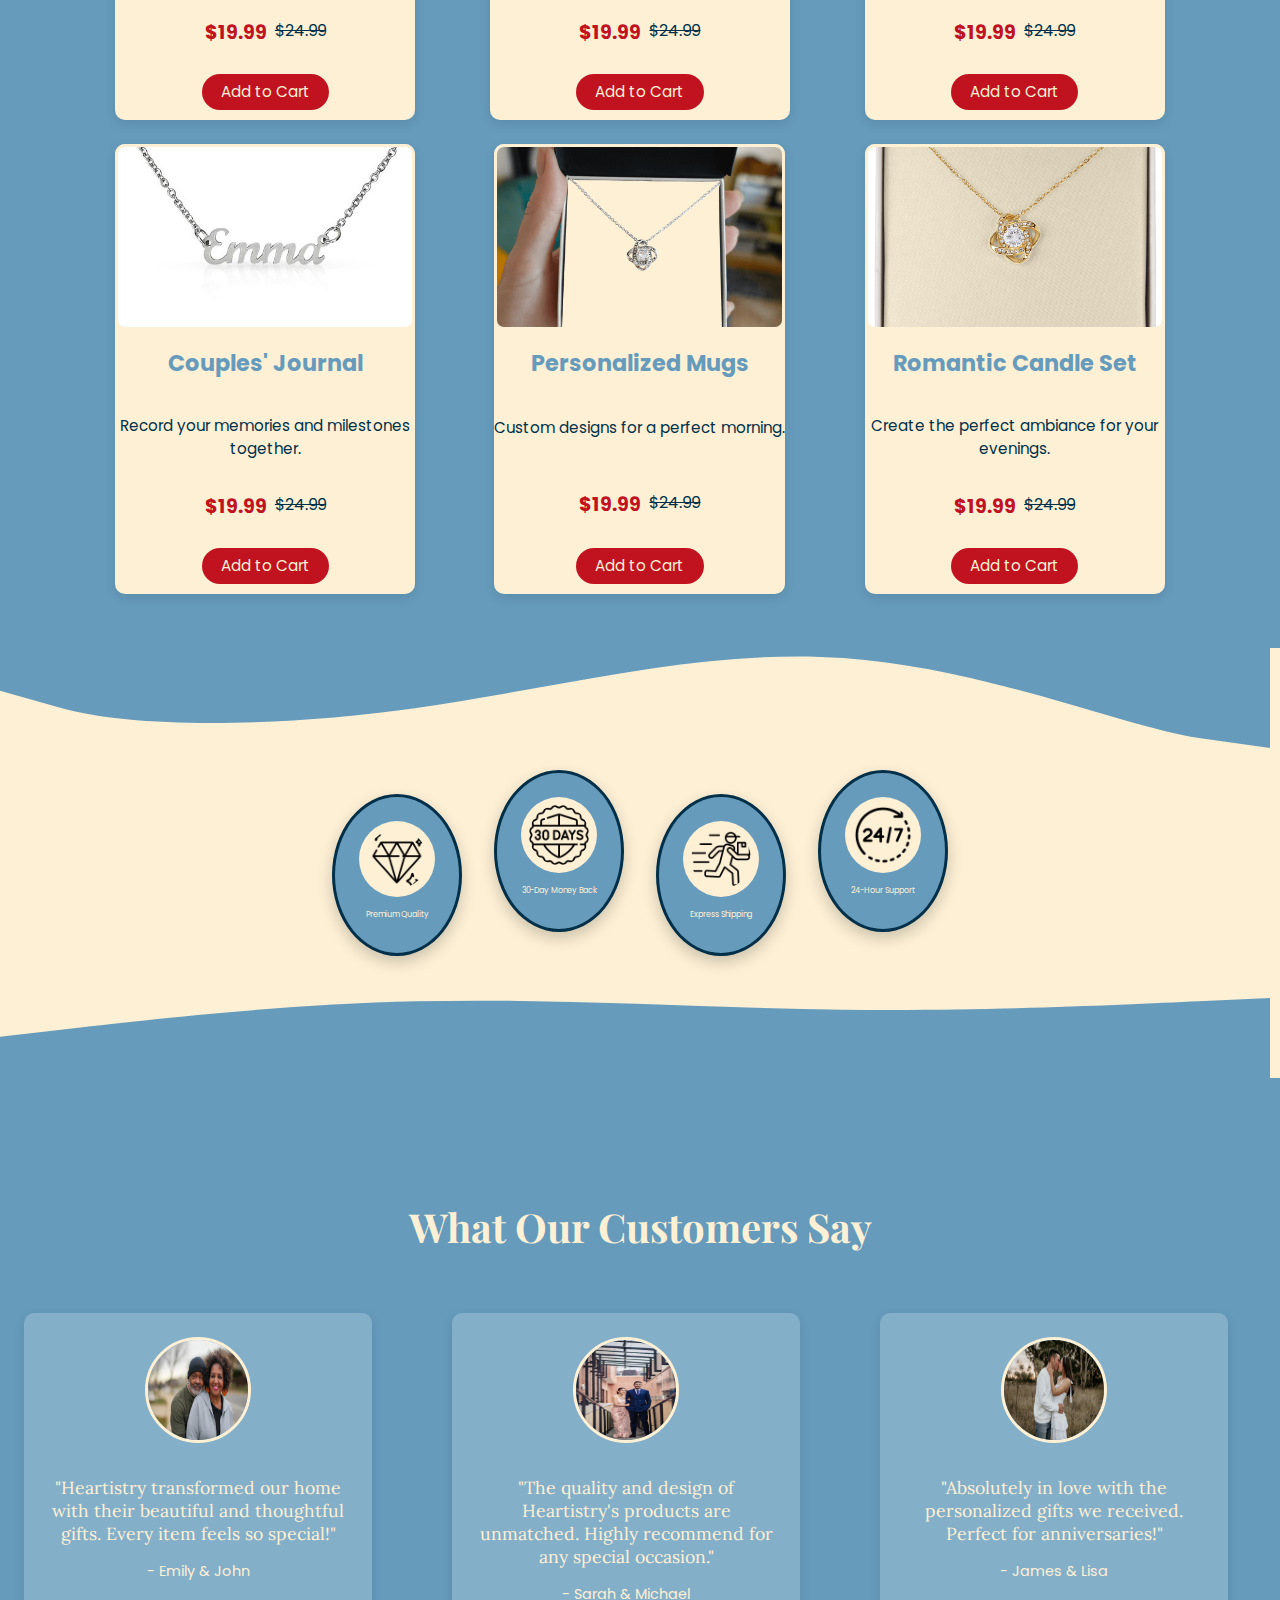
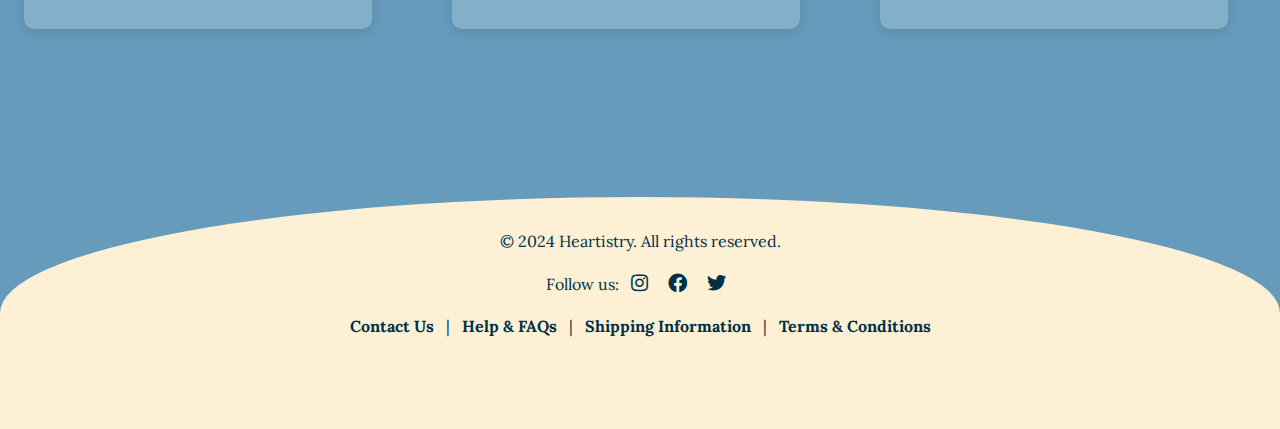
==== commit ab83e1d9: "Kompletna promjena" ====
--- a/index.html
+++ b/index.html
@@ -11,99 +11,140 @@
     <link rel="stylesheet" href="css/testimonials.css" />
     <link rel="stylesheet" href="css/footer.css" />
     <link rel="stylesheet" href="css/perks.css" />
+    <link rel="stylesheet" href="css/waves.css">
+    <link rel="stylesheet" href="css/sale-popup.css" />
+    <script src="js/sale-popup.js"></script>
+    <link rel="stylesheet" href="https://cdnjs.cloudflare.com/ajax/libs/font-awesome/5.15.4/css/all.min.css">
     <script src="js/navbar.js" defer></script>
-    <script src="js/hero-carousel.js" defer></script>
     <script src="js/products.js" defer></script>
   </head>
   <body>
     <!-- Header and Navigation -->
     <header>
       <nav class="navbar">
-        <div class="logo">
-          <svg
-            class="heart-icon"
-            xmlns="http://www.w3.org/2000/svg"
-            width="24"
-            height="24"
-            viewBox="0 0 24 24"
-            fill="#C1121F"
-          >
-            <path
-              d="M12 21.35l-1.45-1.32C5.4 15.36 2 12.28 2 8.5 2 5.42 
+        <a href="index.html" class="logo-link">
+          <div class="logo">
+            <svg
+              class="heart-icon"
+              xmlns="http://www.w3.org/2000/svg"
+              width="24"
+              height="24"
+              viewBox="0 0 24 24"
+              fill="#C1121F"
+            >
+              <path
+                d="M12 21.35l-1.45-1.32C5.4 15.36 2 12.28 2 8.5 2 5.42 
                              4.42 3 7.5 3c1.74 0 3.41 0.81 
                              4.5 2.09C13.09 3.81 14.76 3 16.5 3 19.58 3 22 
                              5.42 22 8.5c0 3.78-3.4 6.86-8.55 
                              11.54L12 21.35z"
-            />
-          </svg>
-          Heartistry
-        </div>
+              />
+            </svg>
+            Heartistry
+          </div>
+        </a>
         <div class="nav-links">
           <a href="index.html" class="active">Home</a>
           <a href="necklaces.html">Necklaces</a>
           <a href="bracelets.html">Bracelets</a>
-          <a href="#about">Cart</a>
-          <a href="#contact">F.A.Q</a>
-        </div>
-        <div
-          class="hamburger"
-          aria-expanded="false"
-          aria-label="Toggle navigation menu"
-        >
+          <a href="cart.html">Cart</a>
+          <a href="aboutus.html">About Us</a>
+        </div>
+        <div class="hamburger" aria-expanded="false" aria-label="Toggle navigation menu">
           <span></span>
           <span></span>
           <span></span>
         </div>
       </nav>
     </header>
-
-    <!-- Hero Section -->
-    <!-- Hero Section (Carousel) -->
-    <section class="hero-carousel" id="home">
-      <div class="carousel">
-        <div class="carousel-track">
-          <!-- Slide 1 -->
-          <div class="carousel-slide">
-            <img src="images/1.png" alt="Celebrate Love with Heartistry" />
-            <div class="carousel-content">
-              <h2>Celebrate Love with Heartistry</h2>
-              <p>
-                Discover exclusive, handcrafted gifts designed to cherish every
-                moment.
-              </p>
-              <a href="#featured-products" class="btn">Shop Now</a>
-            </div>
-          </div>
-          <!-- Slide 2 -->
-          <div class="carousel-slide">
-            <img src="images/3.png" alt="Explore Our Premium Gifts" />
-            <div class="carousel-content">
-              <h2>Explore Our Premium Gifts</h2>
-              <p>Unique, personalized gifts for every special occasion.</p>
-              <a href="#featured-products" class="btn">Shop Now</a>
-            </div>
-          </div>
-          <!-- Slide 3 -->
-          <div class="carousel-slide">
-            <img src="images/4.jpg" alt="Handcrafted Gifts for Couples" />
-            <div class="carousel-content">
-              <h2>Handcrafted Gifts for Couples</h2>
-              <p>Make every moment memorable with our exquisite selection.</p>
-              <a href="#featured-products" class="btn">Shop Now</a>
-            </div>
-          </div>
-        </div>
-        <!-- Carousel Controls (Arrows and Dots) -->
-        <div class="carousel-controls">
-          <button class="arrow arrow-prev">&#10094;</button>
-          <!-- Left Arrow -->
-          <div class="carousel-indicators">
-            <span class="dot active" data-slide="0"></span>
-            <span class="dot" data-slide="1"></span>
-            <span class="dot" data-slide="2"></span>
-          </div>
-          <button class="arrow arrow-next">&#10095;</button>
-          <!-- Right Arrow -->
+    <!-- Sale Pop-up Banner -->
+    <div class="sale-popup">
+      <p>Sale ending in <span id="countdown" class="countdown-timer"></span></p>
+    </div>
+    <!-- Updated Hero Section -->
+    <section class="hero-split" id="home">
+      <div class="hero-left">
+        <div class="hero-content">
+          <h2>
+            Create Love with <br />
+            <span class="heartistry-logo">
+              <svg
+                class="heart-icon"
+                xmlns="http://www.w3.org/2000/svg"
+                width="30"
+                height="30"
+                viewBox="0 0 24 24"
+                fill="#C1121F"
+                style="vertical-align: middle; margin-right: 10px"
+              >
+                <path
+                  d="M12 21.35l-1.45-1.32C5.4 15.36 2 12.28 2 8.5 2 5.42 
+                                      4.42 3 7.5 3c1.74 0 3.41 0.81 
+                                      4.5 2.09C13.09 3.81 14.76 3 16.5 3 19.58 3 22 
+                                      5.42 22 8.5c0 3.78-3.4 6.86-8.55 
+                                      11.54L12 21.35z"
+                />
+              </svg>
+              Heartistry
+            </span>
+          </h2>
+          <p>
+            Discover exclusive, handcrafted gifts designed to cherish every
+            moment.
+          </p>
+          <a href="#featured-products" class="btn">Shop Now</a>
+        </div>
+      </div>
+      <div class="hero-right">
+        <div class="image-columns">
+          <!-- Column 1 - Moving down -->
+          <div class="image-column move-down">
+            <img src="images/1.png" alt="Product 1" />
+            <img src="images/3.png" alt="Product 2" />
+            <img src="images/4.jpg" alt="Product 3" />
+            <img src="images/9.jpg" alt="Product 4" />
+            <img src="images/1.png" alt="Product 5" />
+            <img src="images/3.png" alt="Product 6" />
+            <!-- Duplicate set for continuous loop -->
+            <img src="images/1.png" alt="Product 1" />
+            <img src="images/3.png" alt="Product 2" />
+            <img src="images/4.jpg" alt="Product 3" />
+            <img src="images/9.jpg" alt="Product 4" />
+            <img src="images/1.png" alt="Product 5" />
+            <img src="images/3.png" alt="Product 6" />
+          </div>
+          <!-- Column 2 - Moving up -->
+          <div class="image-column move-up">
+            <img src="images/9.jpg" alt="Product 4" />
+            <img src="images/1.png" alt="Product 5" />
+            <img src="images/3.png" alt="Product 6" />
+            <img src="images/4.jpg" alt="Product 7" />
+            <img src="images/9.jpg" alt="Product 8" />
+            <img src="images/1.png" alt="Product 9" />
+            <!-- Duplicate set for continuous loop -->
+            <img src="images/9.jpg" alt="Product 4" />
+            <img src="images/1.png" alt="Product 5" />
+            <img src="images/3.png" alt="Product 6" />
+            <img src="images/4.jpg" alt="Product 7" />
+            <img src="images/9.jpg" alt="Product 8" />
+            <img src="images/1.png" alt="Product 9" />
+          </div>
+          <!-- Column 3 - Moving down -->
+          <div class="image-column move-down">
+            <img src="images/4.jpg" alt="Product 7" />
+            <img src="images/9.jpg" alt="Product 8" />
+            <img src="images/1.png" alt="Product 9" />
+            <img src="images/1.png" alt="Product 1" />
+            <img src="images/3.png" alt="Product 2" />
+            <img src="images/4.jpg" alt="Product 3" />
+            <!-- Duplicate set for continuous loop -->
+            <img src="images/4.jpg" alt="Product 7" />
+            <img src="images/9.jpg" alt="Product 8" />
+            <img src="images/1.png" alt="Product 9" />
+            <img src="images/1.png" alt="Product 1" />
+            <img src="images/3.png" alt="Product 2" />
+            <img src="images/4.jpg" alt="Product 3" />
+          </div>
         </div>
       </div>
     </section>
@@ -122,6 +163,7 @@
 
     <!-- Wave Separator -->
     <svg
+      id="wave-bottom"
       xmlns="http://www.w3.org/2000/svg"
       viewBox="0 0 1440 320"
       perserveAspectRatio="none"
@@ -133,8 +175,6 @@
       ></path>
     </svg>
 
-    <!-- Featured Products Section -->
-    <!-- Featured Products Section -->
     <section id="featured-products" class="featured-products">
       <h2>Our Premium Selection</h2>
       <div class="products-container">
@@ -143,6 +183,11 @@
             <img src="images/1.png" alt="Skyline Projector" />
             <h3>Skyline Projector</h3>
             <p>Create a calming skyline right in your room.</p>
+            <p class="product-link" style="display: none;">product.html</p>
+            <p class="price">
+              <span class="sale-price">$19.99</span>
+              <span class="original-price">$24.99</span>
+            </p>
             <button class="btn">Add to Cart</button>
           </div>
         </a>
@@ -151,6 +196,11 @@
             <img src="images/3.png" alt="LED Mood Lights" />
             <h3>LED Mood Lights</h3>
             <p>Set the perfect ambiance with smart lighting.</p>
+            <p class="product-link" style="display: none;">product.html</p>
+            <p class="price">
+              <span class="sale-price">$19.99</span>
+              <span class="original-price">$24.99</span>
+            </p>
             <button class="btn">Add to Cart</button>
           </div>
         </a>
@@ -159,6 +209,11 @@
             <img src="images/9.jpg" alt="Bluetooth Speaker" />
             <h3>Bluetooth Speaker</h3>
             <p>Enjoy high-quality sound to complement your space.</p>
+            <p class="product-link" style="display: none;">product.html</p>
+            <p class="price">
+              <span class="sale-price">$19.99</span>
+              <span class="original-price">$24.99</span>
+            </p>
             <button class="btn">Add to Cart</button>
           </div>
         </a>
@@ -167,6 +222,11 @@
             <img src="images/4.jpg" alt="Couples' Journal" />
             <h3>Couples' Journal</h3>
             <p>Record your memories and milestones together.</p>
+            <p class="product-link" style="display: none;">product.html</p>
+            <p class="price">
+              <span class="sale-price">$19.99</span>
+              <span class="original-price">$24.99</span>
+            </p>
             <button class="btn">Add to Cart</button>
           </div>
         </a>
@@ -175,6 +235,11 @@
             <img src="images/3.png" alt="Personalized Mugs" />
             <h3>Personalized Mugs</h3>
             <p>Custom designs for a perfect morning.</p>
+            <p class="product-link" style="display: none;">product.html</p>
+            <p class="price">
+              <span class="sale-price">$19.99</span>
+              <span class="original-price">$24.99</span>
+            </p>
             <button class="btn">Add to Cart</button>
           </div>
         </a>
@@ -183,6 +248,11 @@
             <img src="images/1.png" alt="Romantic Candle Set" />
             <h3>Romantic Candle Set</h3>
             <p>Create the perfect ambiance for your evenings.</p>
+            <p class="product-link" style="display: none;">product.html</p>
+            <p class="price">
+              <span class="sale-price">$19.99</span>
+              <span class="original-price">$24.99</span>
+            </p>
             <button class="btn">Add to Cart</button>
           </div>
         </a>
@@ -194,6 +264,7 @@
       <!-- Top Wave -->
       <div class="wave-top">
         <svg
+        id="wave-top"
           xmlns="http://www.w3.org/2000/svg"
           viewBox="0 0 1440 320"
           preserveAspectRatio="none"
@@ -209,25 +280,25 @@
       <div class="perks-container">
         <div class="perk">
           <div class="perk-icon">
-            <img src="images/high-quality.png" alt="Quality" />
+            <img src="images/premium.png" alt="Quality" />
           </div>
           <p>Premium Quality</p>
         </div>
         <div class="perk">
           <div class="perk-icon">
-            <img src="images/cashback.png" alt="Money Back" />
-          </div>
-          <p>30-Day Money Back Guarantee</p>
+            <img src="images/30-days.png" alt="Money Back" />
+          </div>
+          <p>30-Day Money Back</p>
         </div>
         <div class="perk">
           <div class="perk-icon">
-            <img src="images/shopping-cart.png" alt="Express delivery" />
+            <img src="images/courier-services.png" alt="Express delivery" />
           </div>
           <p>Express Shipping</p>
         </div>
         <div class="perk">
           <div class="perk-icon">
-            <img src="images/24-hours-support.png" alt="24 Hour Support" />
+            <img src="images/24-hours-support (1).png" alt="24 Hour Support" />
           </div>
           <p>24-Hour Support</p>
         </div>
@@ -236,6 +307,7 @@
       <!-- Bottom Wave -->
       <div class="wave-bottom">
         <svg
+        id="wave-bottom"
           xmlns="http://www.w3.org/2000/svg"
           viewBox="0 0 1440 320"
           preserveAspectRatio="none"
@@ -355,9 +427,30 @@
       </div>
     </section>
 
+    <!-- Sticky Cart Icon -->
+    <div class="cart-icon">
+      <i class="fas fa-shopping-cart"></i>
+      <div class="cart-count">0</div>
+    </div>
+    <div class="item-added-popup" style="border: solid; color: #fdf0d5;">
+      <p>Item added to cart</p>
+    </div>
     <!-- Footer Section -->
     <footer>
       <p>&copy; 2024 Heartistry. All rights reserved.</p>
+      <p>
+          Follow us: 
+          <a href="https://www.instagram.com" class="social-link"><i class="fab fa-instagram"></i></a>
+          <a href="https://www.facebook.com" class="social-link"><i class="fab fa-facebook"></i></a>
+          <a href="https://www.twitter.com" class="social-link"><i class="fab fa-twitter"></i></a>
+        </p>
+      <p>
+        <a href="contact.html" class="footer-link">Contact Us</a> | 
+        <a href="help.html" class="footer-link">Help & FAQs</a> | 
+        <a href="shipping.html" class="footer-link">Shipping Information</a> | 
+        <a href="terms.html" class="footer-link">Terms & Conditions</a>
+      </p>
+      
     </footer>
   </body>
 </html>
--- a/css/global.css
+++ b/css/global.css
@@ -1,9 +1,9 @@
 /* Importing Google Fonts */
 @import url('https://fonts.googleapis.com/css2?family=Playfair+Display:wght@700&family=Lora:wght@400;500&family=Poppins:wght@400&display=swap');
 
-/* Global Body Styling */
+/* Global Body Styling 
+    font-family: 'Lora', serif;*/
 body {
-    font-family: 'Lora', serif;
     color: #003049; /* Dark Navy for text */
     background-color: #669BBC; /* Soft beige background #FDF0D5*/
     margin: 0;
@@ -14,6 +14,14 @@
 a {
     text-decoration: none;
     color: inherit;
+}
+.wave-top,
+.wave-bottom {
+    width: 100vw;
+    height: auto;
+    display: block;
+    margin: -10px;
+    padding: 0;
 }
 
 /* Global Button Styling */
@@ -29,6 +37,18 @@
     transition: background-color 0.3s ease;
 }
 
+img{
+    border-style: solid;
+    border-color: #FDF0D5;
+    border-width: 3px;
+}
+
+
+
+.product img{
+    border-color: #FDF0D5;
+}
+
 button:hover {
     background-color: #780000; /* Deep Red on hover */
 }--- a/css/navbar.css
+++ b/css/navbar.css
@@ -18,12 +18,13 @@
     transition: background-color 0.3s ease, box-shadow 0.3s ease, color 0.3s ease;
 }
 
-/* Logo Styling */
+/* Logo Styling 
+    font-family: 'Playfair Display', serif;*/
 .logo {
     display: flex;
     align-items: center;
+    font-size: 1.8rem;
     font-family: 'Playfair Display', serif;
-    font-size: 1.8rem;
     font-weight: bold;
     color: #FDF0D5; /* Beige logo */
     line-height: 1;
--- a/css/hero.css
+++ b/css/hero.css
@@ -1,143 +1,201 @@
-/* Hero Carousel */
-.hero-carousel {
-    position: relative;
+/* Hero Split Section */
+.hero-split {
+    display: flex;
     width: 100%;
-    height: 80vh; /* Full height */
-    overflow: hidden;
-}
-
-.carousel {
-    display: flex;
-    height: 100%;
-    transition: transform 0.6s ease-in-out; /* Smooth scroll transition */
-}
-
-.carousel-track {
-    display: flex;
-    width: 100%;
-    height: 100%;
-    transition: transform 0.6s ease-in-out;
-}
-
-.carousel-slide {
-    min-width: 100%;
-    height: 100%;
-    position: relative;
-    display: flex; /* Show all slides by default */
-    align-items: center;
+    height: 80vh;
+}
+.heart-icon {
+    vertical-align: middle; /* Aligns the icon with the text */
+    margin-right: 5px; /* Adds space between the icon and the word "Heartistry" */
+}
+
+/* Ensure alignment of Heartistry with the heart icon */
+.heartistry-logo {
+    display: inline-flex;
+    align-items: center;
+}
+
+/* Add optional margin to create spacing between the two lines */
+h2 {
+    line-height: 1.5; /* Adjusts the space between the lines */
+}
+
+.hero-left {
+    width: 50%;
+    background-color: #FDF0D5; /* Beige */
+    display: flex;
     justify-content: center;
-}
-
-.carousel-slide img {
-    position: absolute;
-    top: 0;
-    left: 0;
-    width: 100%;
-    height: 100%;
-    background-color: #FDF0D5;
-    object-fit: cover;
-    z-index: 1;
-}
-
-.carousel-content {
-    position: relative;
-    z-index: 2;
+    align-items: center;
     text-align: center;
-    color: #FDF0D5;
-}
-
-.carousel-content h2 {
-    font-family: 'Playfair Display', serif;
-    font-size: 4rem;
-    margin: 0;
-    color: #FDF0D5; /* Beige text */
-    -webkit-text-stroke: 2px #669BBC; /* Blue outline */
-    text-stroke: 2px #669BBC;
-}
-
-.carousel-content p {
-    font-family: 'Lora', serif;
-    font-size: 1.2rem;
-    margin: 1.5rem 0;
-    color: #FDF0D5; /* Beige text */
-    -webkit-text-stroke: 1px #669BBC; /* Blue outline */
-    text-stroke: 1px #669BBC;
-}
-
-.carousel-content .btn {
+}
+
+.hero-content h2 {
+    font-family: 'Playfair Display', sans-serif;
+    font-size: 3rem;
+    color: #003049; /* Dark blue */
+}
+
+.hero-content p {
+    font-family: 'Poppins', sans-serif;
+    font-size: 1.5rem;
+    color: #C1121F; /* Red */
+    margin-top: 1rem;
+    margin-bottom: 6rem;
+}
+
+.hero-content .btn {
     background-color: #C1121F;
     color: #FDF0D5;
     padding: 0.75rem 2rem;
     border-radius: 50px;
+    margin-top: 1.5rem;
     font-family: 'Poppins', sans-serif;
     font-size: 1.2rem;
     text-decoration: none;
     transition: background-color 0.3s ease;
 }
 
-.carousel-content .btn:hover {
+.hero-content .btn:hover {
     background-color: #780000;
 }
 
-/* Carousel Controls */
-.carousel-controls {
-    position: absolute;
-    bottom: 20px;
+.hero-right {
+    width: 50%;
+    background-color: #669BBC; /* Blue */
+    display: flex;
+    justify-content: center;
+    align-items: center;
+    overflow: hidden;
+    position: relative;
+    padding: 0;
+}
+
+
+.image-columns {
+    display: flex;
+    justify-content: space-around; /* Distribute columns evenly */
+    align-items: center;
+    height: 100%;
     width: 100%;
-    display: flex;
-    justify-content: center;
-    align-items: center;
-    gap: 30px; /* Space between the arrows and dots */
-    z-index: 3;
-}
-
-/* Dots centered, arrows on the sides */
-.carousel-indicators {
-    display: flex;
-    gap: 10px;
-}
-
-.carousel-indicators .dot {
-    width: 12px;
-    height: 12px;
-    background-color: #FDF0D5;
-    border-radius: 50%;
-    cursor: pointer;
-    transition: background-color 0.3s ease;
-}
-
-.carousel-indicators .dot.active {
-    background-color: #C1121F; /* Active dot in red */
-}
-
-/* Carousel Arrows */
-.arrow {
-    background: none;
-    border: none;
-    font-size: 2rem;
-    color: #FDF0D5;
-    cursor: pointer;
-    padding: 10px;
-    z-index: 3;
-    transition: background-color 0.3s ease;
-}
-
-.arrow-prev, .arrow-next {
-    display: flex;
-    justify-content: center;
-    align-items: center;
-}
-
-.arrow-prev {
-    margin-right: 30px; /* Ensure space between arrow and dots */
-}
-
-.arrow-next {
-    margin-left: 30px; /* Ensure space between arrow and dots */
-}
-
-.arrow:hover {
-    background-color: #C1121F; /* Background turns red on hover */
-    color: #FDF0D5; /* Keep the arrow icon white on hover */
-
+    gap: 1.5rem; /* Adds space between the columns */
+}
+
+/* Each Column */
+.image-column {
+    display: flex;
+    flex-direction: column;
+    gap: 1.5rem; /* Ensure space between images */
+    position: relative;
+    height: calc(100% * 3); /* Adjust height to accommodate smooth scrolling of three sets of images */
+    animation: none; /* Static start */
+}
+
+.image-column img {
+    width: clamp(140px, 13vw, 180px); /* Adjusted for better scaling */
+    height: clamp(140px, 13vw, 180px); /* Adjusted for better scaling */
+    object-fit: cover;
+    border-radius: 10px;
+    box-shadow: 0 4px 8px rgba(0, 0, 0, 0.1);
+}
+
+/* Duplicate images to create seamless loop */
+.image-column img + img {
+    margin-top: 1.5rem; /* Space between sets */
+}
+
+/* Animations */
+.move-up, .move-down {
+    animation: none; /* Static start */
+}
+
+/* Define the animations */
+@keyframes moveDown {
+    0% {
+        transform: translateY(0);
+    }
+    100% {
+        transform: translateY(33.33%); /* Move down by a third to create the seamless loop */
+    }
+}
+
+@keyframes moveUp {
+    0% {
+        transform: translateY(0);
+    }
+    100% {
+        transform: translateY(-33.33%); /* Move up by a third to create the seamless loop */
+    }
+}
+
+/* Activate animations after a 2-second delay */
+.hero-right .move-up {
+    animation: moveUp 30s linear infinite 2s; /* Slow upward movement after delay */
+}
+
+.hero-right .move-down {
+    animation: moveDown 30s linear infinite 2s; /* Slow downward movement after delay */
+}
+
+/* Responsive Styling */
+@media (max-width: 1200px) {
+    .image-columns {
+        gap: 1.5rem; /* Slightly smaller gap on medium screens */
+        padding: 0 1.5rem; /* Reduced padding */
+    }
+
+    .image-column img {
+        width: clamp(120px, 11vw, 160px);
+        height: clamp(120px, 11vw, 160px);
+    }
+}
+
+@media (max-width: 768px) {
+    .hero-split {
+        flex-direction: column;
+        height: auto;
+    }
+
+    .hero-left,
+    .hero-right {
+        width: 100%;
+        height: 50vh;
+    }
+
+    .hero-content h2 {
+        font-size: 2.5rem;
+    }
+
+    .hero-content p {
+        font-size: 1.3rem;
+        margin-bottom: 4rem;
+    }
+
+    .image-columns {
+        gap: 1.5rem; /* Maintain gap on smaller screens */
+    }
+
+    .image-column img {
+        width: clamp(100px, 9vw, 140px);
+        height: clamp(100px, 9vw, 140px);
+    }
+}
+
+@media (max-width: 480px) {
+    .hero-content h2 {
+        font-size: 2rem;
+    }
+
+    .hero-content p {
+        font-size: 0.9rem;
+    }
+
+    .image-columns {
+        gap: 1rem; /* Smaller gap for very small screens */
+        padding: 0 0.5rem; /* Further reduce padding */
+    }
+
+    .image-column img {
+        width: clamp(80px, 7vw, 120px);
+        height: clamp(80px, 7vw, 120px);
+    }
 }--- a/css/products.css
+++ b/css/products.css
@@ -15,7 +15,7 @@
 
 /* Featured Products Title */
 .featured-products h2 {
-    font-family: 'Playfair Display', serif;
+    font-family: 'Playfair Display', sans-serif;
     font-size: 2.5rem;
     margin-bottom: 2rem;
     color: #FDF0D5; /* Beige text */
@@ -34,7 +34,6 @@
 /* Individual Product Card */
 .product {
     background-color: #FDF0D5; /* Beige background color */
-    padding: 1rem; /* Reduced padding */
     border-radius: 10px;
     box-shadow: 0 4px 12px rgba(0, 0, 0, 0.1);
     text-align: center;
@@ -54,7 +53,6 @@
 
 /* Image Styling */
 .product img {
-    width: 100%;
     height: 180px; /* Fixed height for the image */
     object-fit: cover; /* Ensures the image fits nicely */
     border-radius: 10px;
@@ -62,27 +60,50 @@
 
 /* Product Title */
 .product h3 {
-    font-family: 'Playfair Display', serif;
+    font-family: 'Poppins', sans-serif;
     font-size: 1.4rem; /* Slightly smaller font size */
-    color: #780000; /* Deep Red */
-    margin: 0.8rem 0 0.5rem;
+    color: #669BBC; /* Deep Red */
+    margin: 1.5rem 0 0.5rem;
     line-height: 1.2rem; /* Control line height to minimize vertical growth */
     height: 2.8rem; /* Set fixed height to ensure two-line titles don’t affect layout */
-    overflow: hidden; /* Avoid overflow from long titles */
     text-overflow: ellipsis; /* Handle overflow with ellipsis */
 }
 
 /* Product Description */
 .product p {
-    font-family: 'Lora', serif;
+    font-family: 'Poppins', sans-serif;
     color: #003049; /* Dark Navy */
     margin-bottom: 1rem;
     flex-grow: 1; /* Ensures the description takes up available space, pushing the button down */
     display: flex;
-    align-items: center;
+    align-items: flex-start;
     justify-content: center;
     font-size: 0.95rem; /* Slightly reduced font size */
     height: 3rem; /* Ensure consistent height for descriptions */
+}
+
+/* Price Styling */
+.price {
+    display: flex;
+    justify-content: center;
+    align-items: center;
+    font-family: 'Poppins', sans-serif;
+    margin-bottom: 1rem;
+}
+
+/* Sale Price (Red) */
+.sale-price {
+    color: #C1121F; /* Red price */
+    font-size: 1.2rem;
+    font-weight: bold;
+    margin-right: 0.5rem;
+}
+
+/* Original Price (Strikethrough) */
+.original-price {
+    color: #003049; /* Darker color for strikethrough price */
+    font-size: 1rem;
+    text-decoration: line-through;
 }
 
 /* Button Styling */
@@ -97,11 +118,85 @@
     transition: background-color 0.3s ease;
     margin-top: auto; /* Ensures button stays at the bottom of the card */
     align-self: center; /* Keep the button centered */
+    margin-bottom: 10px;
+    bottom: 0;
 }
 
 .product .btn:hover {
     background-color: #780000; /* Deep Red */
 }
+
+
+/* Cart Icon */
+.cart-icon {
+    position: fixed;
+    bottom: 20px;
+    right: 20px;
+    background-color: #C1121F;
+    color: #FDF0D5;
+    border-radius: 50%;
+    width: 60px;
+    height: 60px;
+    display: flex;
+    justify-content: center;
+    border: solid;
+    border-width: 3px;
+    align-items: center;
+    font-size: 24px;
+    cursor: pointer;
+    box-shadow: 0 4px 12px rgba(0, 0, 0, 0.1);
+    display: none; /* Hidden initially, will show when the first item is added */
+    z-index: 999;
+  }
+  
+  .cart-icon.show {
+    display: flex; /* Show when items are added to the cart */
+  }
+  
+  /* Bubble for item count */
+  .cart-icon .cart-count {
+    position: absolute;
+    top: -10px;
+    right: -10px;
+    background-color: #FDF0D5;
+    font-family: 'Poppins', sans-serif;
+    border: solid;
+    border-width: 3px;
+    color: #C1121F;
+    border-radius: 50%;
+    width: 24px;
+    height: 24px;
+    display: flex;
+    justify-content: center;
+    align-items: center;
+    font-size: 14px;
+  }
+
+  /* Bottom Circular Popup */
+.item-added-popup {
+    position: fixed;
+    top: -100px; /* Hidden initially */
+    left: 50%;
+    transform: translateX(-50%);
+    background-color: #669BBC;
+    color: #003049;
+    border-radius: 50px;
+    padding: 0.8rem 1.5rem;
+    box-shadow: 0 4px 12px rgba(0, 0, 0, 0.1);
+    display: flex;
+    justify-content: center;
+    align-items: center;
+    font-family: 'Poppins', sans-serif;
+    font-size: 1rem;
+    opacity: 0;
+    transition: all 0.5s ease;
+    z-index: 100;
+  }
+  
+  .item-added-popup.show {
+    top: 80px; /* Slide up */
+    opacity: 1;
+  }
 
 /* Responsive Design for Small Screens */
 @media (max-width: 768px) {
@@ -111,29 +206,40 @@
     }
     .product {
         max-width: 230px; /* Adjust the width for small screens */
-        height: 380px; /* Adjust the height for small screens */
+        height: 420px; /* Adjust the height for small screens */
+    }
+    .product img {
+        height: 150px;
     }
     .product p {
         font-size: 0.85rem; /* Reduce font size on small screens */
     }
     .product h3 {
         height: 2.4rem; /* Adjust title height to avoid pushing button down */
+        font-size: 1.3rem;
     }
     .product .btn {
         font-size: 0.85rem; /* Reduce button font size */
         padding: 0.4rem 1rem; /* Adjust padding for small screens */
     }
+    .item-added-popup {
+        padding: 0.8rem 1.5rem;
+        font-size: 0.7rem;
+      }
 }
 
 /* Responsive Design for Extra Small Screens */
-@media (max-width: 480px) {
+@media (max-width: 500px) {
     .products-container {
         grid-template-columns: 1fr; /* Display 1 product per row on extra small screens */
         justify-content: center; /* Ensure the entire grid is centered */
     }
     .product {
-        max-width: 100%; /* Full width for extra small screens */
-        height: 300px; /* Adjust height for extra small screens */
+        max-width: 200; /* Full width for extra small screens */
+        height: 330px; /* Adjust height for extra small screens */
+    }
+    .product img {
+        height: 100px;
     }
     .product h3 {
         font-size: 1.2rem; /* Slightly reduce font size for extra small screens */
@@ -141,9 +247,11 @@
     }
     .product p {
         font-size: 0.75rem; /* Reduce font size further */
+        margin-bottom: 0;
     }
     .product .btn {
         font-size: 0.8rem; /* Reduce button font size */
+        
         padding: 0.3rem 1rem; /* Adjust padding for extra small screens */
     }
 }
@@ -192,7 +300,7 @@
 /* Wave Separator */
 .wave-separator {
     position: relative;
-    width: 100%;
+    width: 100vw;
     overflow: hidden;
     line-height: 0;
     height: 80px; /* Fixed height for the wave */
@@ -267,4 +375,5 @@
     .wave-text-container {
         padding: 1rem 0 0.5rem; /* Reduce padding for a slimmer look */
     }
-}+}
+
--- a/css/footer.css
+++ b/css/footer.css
@@ -3,13 +3,14 @@
     background-color: #FDF0D5; /* Beige background */
     color: #003049; /* Dark Navy text */
     text-align: center;
-    padding: 2rem;
+    padding-top: 2rem;
     margin-top: 3rem; /* Extra margin to leave space for the section above */
     border-radius: 50% 50% 0 0; /* Rounded top corners for the hill effect */
     height: auto; /* Let the height adjust based on content */
-    min-height: 100px; /* Ensure a minimum height */
+    min-height: 200px; /* Ensure a minimum height */
     z-index: 1;
     overflow: hidden; /* Ensure hill is clipped properly if the content expands */
+    width: 100vw;
 }
 
 footer::before {
@@ -32,4 +33,79 @@
 
 footer p:not(:last-child) {
     margin-bottom: 1rem; /* Add space between paragraphs if more text is added */
+}
+
+.footer-link {
+    color: #003049;
+    text-decoration: none;
+    font-weight: bold;
+    margin: 0 0.5rem;
+    transition: color 0.3s ease;
+    white-space: nowrap; /* Prevent links from wrapping */
+}
+
+.footer-link:hover {
+    color: #C1121F; /* Hover effect for footer links */
+}
+
+.social-link {
+    margin: 0 0.5rem;
+    font-size: 1.2rem;
+    color: #003049;
+    transition: color 0.3s ease;
+}
+
+.social-link:hover {
+    color: #C1121F; /* Hover effect for social links */
+}
+
+/* Responsive Design for Small Screens */
+@media (max-width: 768px) {
+    footer {
+        padding-top: 3rem;
+    }
+
+    footer p {
+        font-size: 0.9rem;
+    }
+
+    .footer-link {
+        display: inline-block; /* Keep links inline */
+        margin-bottom: 0.5rem;
+        white-space: nowrap; /* Prevent line breaks in links */
+    }
+
+    .social-link {
+        font-size: 1rem;
+    }
+
+
+    footer p a:last-of-type::after {
+        content: ''; /* Remove last separator */
+    }
+}
+
+/* Responsive Design for Extra Small Screens */
+@media (max-width: 480px) {
+    footer {
+        padding-top: 4rem;
+    }
+
+    footer p {
+        font-size: 0.8rem;
+    }
+
+    .footer-link {
+        display: inline-block; /* Keep links inline */
+        margin-bottom: 0.5rem;
+        white-space: nowrap; /* Prevent line breaks in links */
+    }
+
+    .social-link {
+        font-size: 1rem;
+    }
+
+    footer p a:last-of-type::after {
+        content: ''; /* Remove last separator */
+    }
 }--- a/css/perks.css
+++ b/css/perks.css
@@ -10,7 +10,6 @@
 /* Top and Bottom Waves */
 .wave-top, .wave-bottom {
     position: relative;
-    width: 100%;
     overflow: hidden;
     line-height: 0;
     margin-top: -1px; /* Ensure it touches the previous section */
@@ -42,8 +41,8 @@
     background-color: #669BBC; /* Blue bubble */
     border-radius: 50%;
     padding: 1.5rem;
-    width: 120px; /* Smaller size for the perks */
-    height: 120px;
+    border: solid;
+    border-color: #003049;
     box-shadow: 0 6px 15px rgba(0, 0, 0, 0.2); /* Add box shadow */
     color: #FDF0D5; /* Beige text */
     position: relative;
@@ -58,15 +57,20 @@
 
 /* Icon Styling */
 .perk-icon img {
-    width: 40px;
-    height: 40px;
+    width: 60px;
+    height: 60px;
+    padding: 0.5rem;
+    border-radius: 50%;
+    border-style: none;
+    background-color: #FDF0D5;
 }
 
 /* Perk Text Styling */
 .perk p {
     font-family: 'Poppins', sans-serif;
-    font-size: 0.9rem;
+    font-size: 0.5rem;
     margin-top: 0.5rem;
+    margin-bottom: 0.5rem;
     text-align: center;
 }
 
@@ -78,13 +82,16 @@
     }
 
     .perk {
-        width: 100px; /* Smaller perks for mobile */
+        width: 80px; /* Smaller perks for mobile */
         height: 100px;
     }
 
     .perk-icon img {
-        width: 30px;
-        height: 30px;
+        width: 50px;
+        height: 50px;
+    }
+    .perk p {
+        font-size: 0.6rem;
     }
 
     .perk:nth-child(odd) {
@@ -95,21 +102,19 @@
 /* Responsive Design for Very Small Screens */
 @media (max-width: 480px) {
     .perks-container {
-        display: grid;
-        grid-template-columns: repeat(2, 1fr); /* Two items per row */
         gap: 1.5rem;
         justify-content: center;
     }
 
     .perk {
-        width: 90px;
-        height: 90px;
-        margin: 1rem auto; /* Center each perk in its column */
+        width: 80px; /* Smaller perks for mobile */
+        height: 100px;
+        font-size: 1rem;
     }
 
     .perk-icon img {
-        width: 25px;
-        height: 25px;
+        width: 50px;
+        height: 50px;
     }
 
     .perk:nth-child(odd), .perk:nth-child(even) {
@@ -118,7 +123,6 @@
 
     /* For an odd number of perks, center the last row */
     .perks-container > .perk:nth-last-child(1) {
-        grid-column: span 2;
         justify-self: center; /* Center the last perk if it's in its own row */
     }
 }
--- a/css/waves.css
+++ b/css/waves.css
@@ -0,0 +1,8 @@
+
+.wave-bottom, .wave-top{
+    margin: -10px;
+}
+
+.wave-separator{
+    margin: -10px;
+}--- a/css/sale-popup.css
+++ b/css/sale-popup.css
@@ -0,0 +1,48 @@
+.sale-popup {
+    position: fixed;
+    bottom: 20px; /* Adjust to position a little above the bottom of the screen */
+    left: 20px; /* Adjust to keep it slightly inside the left side */
+    background-color: #ffffff; /* White background */
+    color: #000000; /* Black text */
+    border: 2px solid #C1121F; /* Black border */
+    padding: 10px 20px;
+    box-shadow: 0 4px 8px rgba(0, 0, 0, 0.1);
+    font-family: 'Poppins', sans-serif;
+    font-size: 1rem;
+    z-index: 9999;
+    border-radius: 10px;
+    max-width: 250px; /* Limits the width to avoid blocking too much content */
+}
+
+.countdown-timer {
+    font-weight: bold;
+    font-size: 1.2rem;
+    color: #C1121F; /* Red for emphasis */
+}
+
+/* Responsive Design */
+@media (max-width: 768px) {
+    .sale-popup {
+        font-size: 0.9rem;
+        bottom: 15px;
+        left: 15px;
+        max-width: 200px; /* Reduce max width for smaller screens */
+    }
+
+    .countdown-timer {
+        font-size: 1rem;
+    }
+}
+
+@media (max-width: 480px) {
+    .sale-popup {
+        padding: 8px 15px;
+        font-size: 0.8rem;
+        bottom: 10px;
+        left: 10px;
+    }
+
+    .countdown-timer {
+        font-size: 0.9rem;
+    }
+}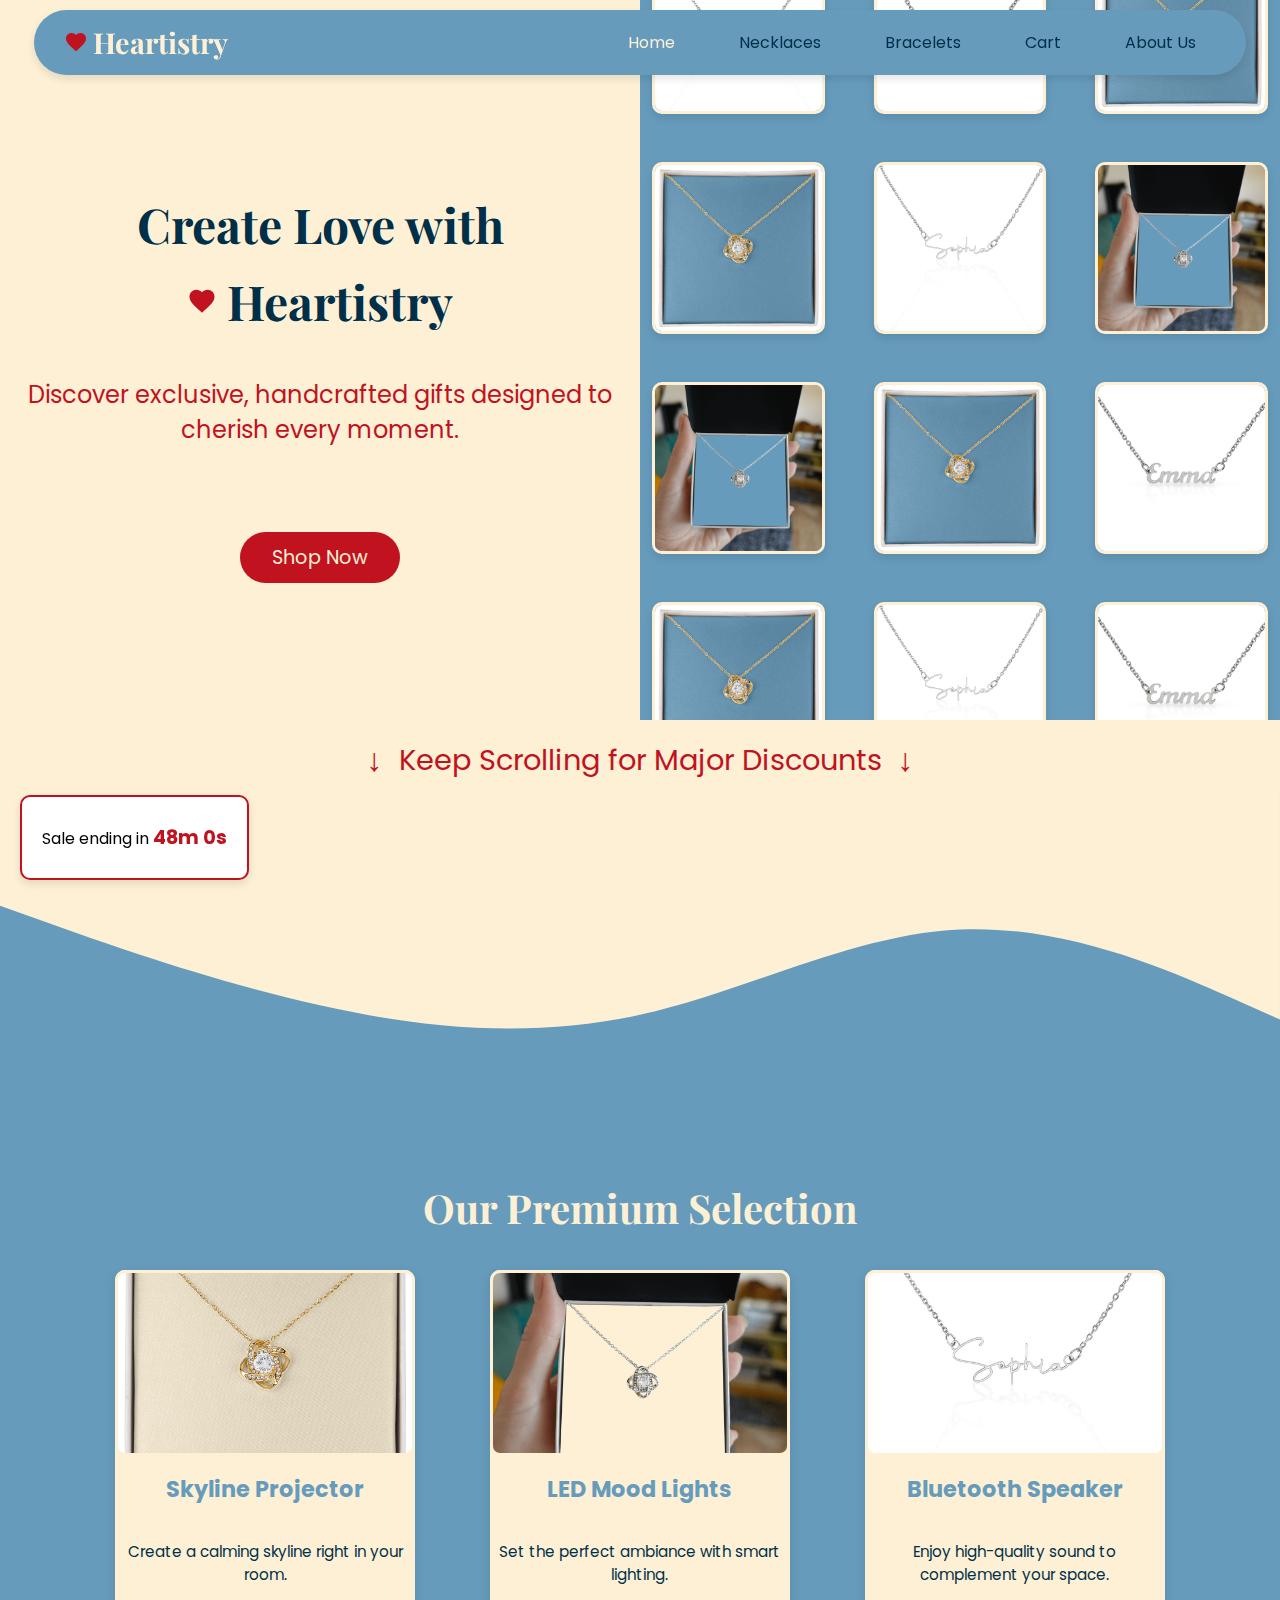
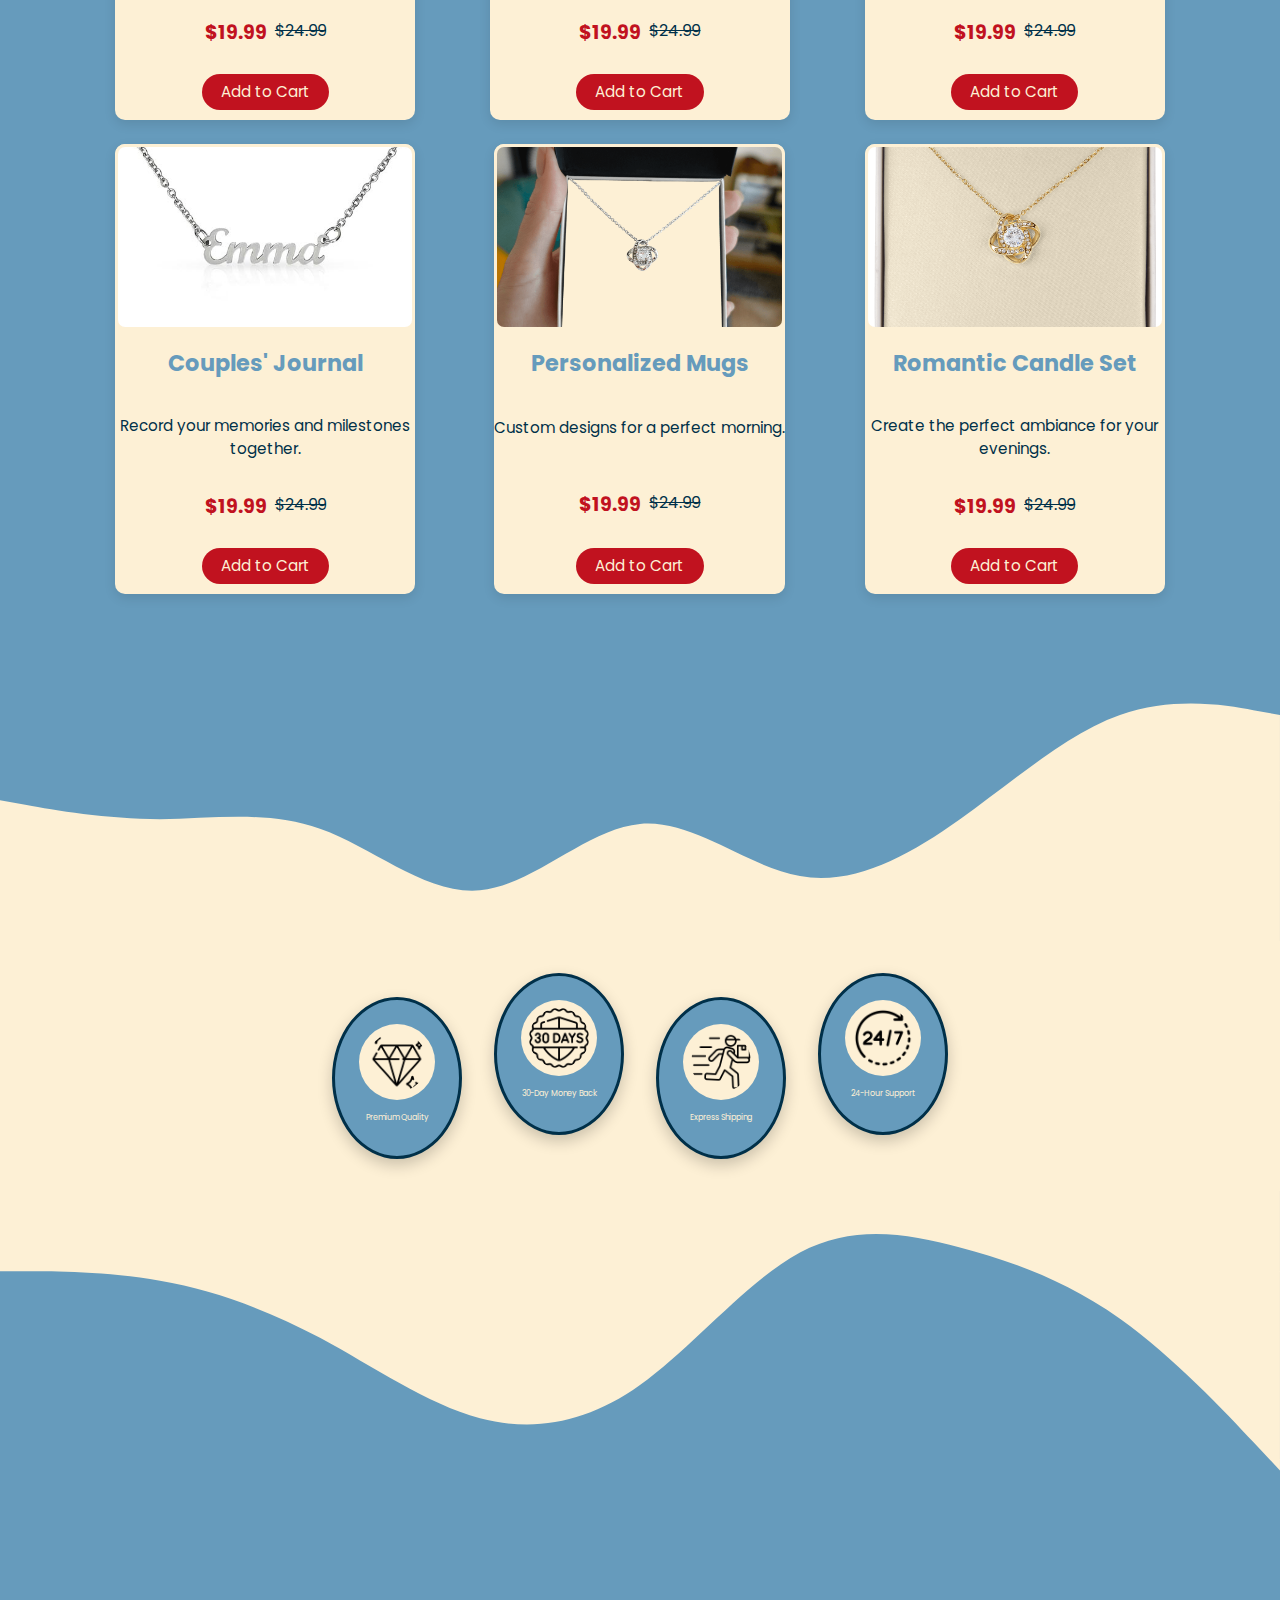
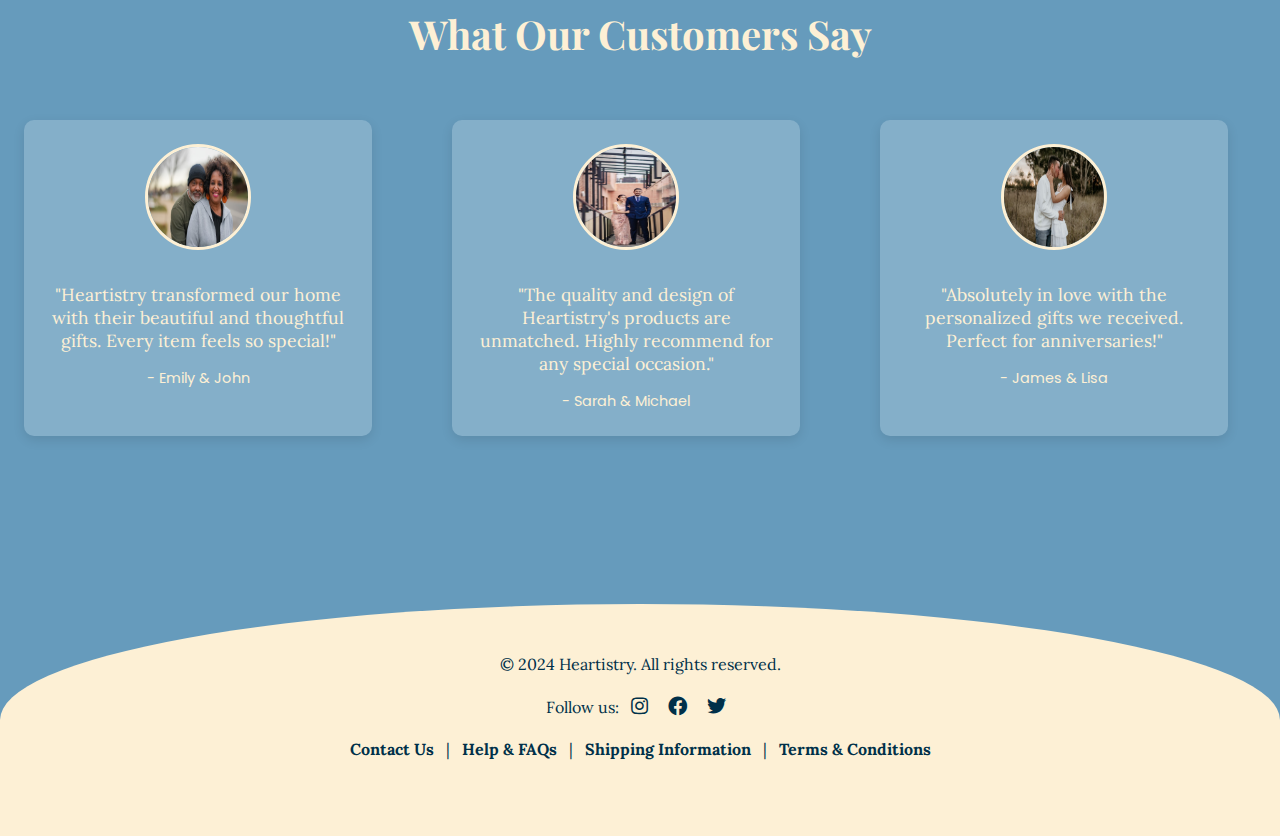
==== commit 5ba618fc: "popravci" ====
--- a/index.html
+++ b/index.html
@@ -259,23 +259,18 @@
       </div>
     </section>
 
+    
+    <!-- Second Wave Separator: Blue to Beige -->
+    <svg id="wave-top" xmlns="http://www.w3.org/2000/svg" viewBox="0 0 1440 320" preserveAspectRatio="none">
+      <path
+        fill="#FDF0D5"
+        fill-opacity="1"
+        d="M0,160L30,165.3C60,171,120,181,180,181.3C240,181,300,171,360,192C420,213,480,267,540,261.3C600,256,660,192,720,186.7C780,181,840,235,900,245.3C960,256,1020,224,1080,181.3C1140,139,1200,85,1260,64C1320,43,1380,53,1410,58.7L1440,64L1440,320L1410,320C1380,320,1320,320,1260,320C1200,320,1140,320,1080,320C1020,320,960,320,900,320C840,320,780,320,720,320C660,320,600,320,540,320C480,320,420,320,360,320C300,320,240,320,180,320C120,320,60,320,30,320L0,320Z"
+      ></path>
+    </svg>
     <!-- Perks Section with Top and Bottom Waves -->
     <section id="perks" class="perks-section">
-      <!-- Top Wave -->
-      <div class="wave-top">
-        <svg
-        id="wave-top"
-          xmlns="http://www.w3.org/2000/svg"
-          viewBox="0 0 1440 320"
-          preserveAspectRatio="none"
-        >
-          <path
-            fill="#669BBC"
-            fill-opacity="1"
-            d="M0,128L80,192C160,256,320,256,480,192C640,128,800,0,960,32C1120,64,1280,256,1360,288L1440,320L1440,0L1360,0C1280,0,1120,0,960,0C800,0,640,0,480,0C320,0,160,0,80,0L0,0Z"
-          ></path>
-        </svg>
-      </div>
+      
 
       <div class="perks-container">
         <div class="perk">
@@ -304,22 +299,19 @@
         </div>
       </div>
 
-      <!-- Bottom Wave -->
-      <div class="wave-bottom">
-        <svg
-        id="wave-bottom"
-          xmlns="http://www.w3.org/2000/svg"
-          viewBox="0 0 1440 320"
-          preserveAspectRatio="none"
-        >
-          <path
-            fill="#669BBC"
-            fill-opacity="1"
-            d="M0,192L80,165.3C160,139,320,85,480,74.7C640,64,800,96,960,101.3C1120,107,1280,85,1360,74.7L1440,64L1440,320L1360,320C1280,320,1120,320,960,320C800,320,640,320,480,320C320,320,160,320,80,320L0,320Z"
-          ></path>
-        </svg>
-      </div>
+      
+      
     </section>
+
+    <!-- Third Wave Separator: Beige to Blue -->
+    <svg id="wave-bottom" xmlns="http://www.w3.org/2000/svg" viewBox="0 0 1440 320" preserveAspectRatio="none">
+      <path
+        fill="#FDF0D5"
+        fill-opacity="1"
+        d="M0,96L30,96C60,96,120,96,180,106.7C240,117,300,139,360,170.7C420,203,480,245,540,261.3C600,277,660,267,720,224C780,181,840,107,900,74.7C960,43,1020,53,1080,69.3C1140,85,1200,107,1260,149.3C1320,192,1380,256,1410,288L1440,320L1440,0L1410,0C1380,0,1320,0,1260,0C1200,0,1140,0,1080,0C1020,0,960,0,900,0C840,0,780,0,720,0C660,0,600,0,540,0C480,0,420,0,360,0C300,0,240,0,180,0C120,0,60,0,30,0L0,0Z"
+      ></path>
+    </svg>
+
 
     <!-- Testimonial Section -->
     <section class="testimonials">
--- a/css/products.css
+++ b/css/products.css
@@ -297,23 +297,7 @@
     animation-delay: 7.5s;
 }
 
-/* Wave Separator */
-.wave-separator {
-    position: relative;
-    width: 100vw;
-    overflow: hidden;
-    line-height: 0;
-    height: 80px; /* Fixed height for the wave */
-    background-color: transparent;
-}
-
-.wave-separator svg {
-    display: block;
-    width: 100%; /* Ensures the wave scales horizontally */
-    height: 100%; /* Ensures the wave's height stays fixed */
-    background-color: transparent;
-    transform: translateY(-1px); /* Adjust to remove any gap */
-}
+
 
 /* Beige space above the wave for text */
 .wave-text-container {
@@ -364,13 +348,6 @@
 
 /* Adjust wave size and connection on larger screens */
 @media (min-width: 1024px) {
-    .wave-separator {
-        height: 80px; /* Fixed wave height for larger screens */
-    }
-
-    .wave-separator svg {
-        height: 80px; /* Keep the wave's height consistent */
-    }
 
     .wave-text-container {
         padding: 1rem 0 0.5rem; /* Reduce padding for a slimmer look */
--- a/css/footer.css
+++ b/css/footer.css
@@ -10,7 +10,6 @@
     min-height: 200px; /* Ensure a minimum height */
     z-index: 1;
     overflow: hidden; /* Ensure hill is clipped properly if the content expands */
-    width: 100vw;
 }
 
 footer::before {
@@ -27,7 +26,6 @@
 footer p {
     font-family: 'Lora', serif;
     font-size: 1rem;
-    margin: 0;
     line-height: 1.5; /* Better line spacing for multiple lines */
 }
 
--- a/css/perks.css
+++ b/css/perks.css
@@ -4,22 +4,8 @@
     background-color: #FDF0D5; /* Beige background */
     padding: 0rem 0; /* Smaller padding overall */
     text-align: center;
-    margin: 0;
 }
 
-/* Top and Bottom Waves */
-.wave-top, .wave-bottom {
-    position: relative;
-    overflow: hidden;
-    line-height: 0;
-    margin-top: -1px; /* Ensure it touches the previous section */
-}
-
-.wave-top svg, .wave-bottom svg {
-    display: block;
-    width: 100vw;
-    height: 100px; /* Adjust height as needed */
-}
 
 /* Perks Container */
 .perks-container {
@@ -29,8 +15,8 @@
     align-items: flex-start;
     gap: 2rem;
     max-width: 1000px; /* Max width for the section */
-    margin: 0 auto;
-    padding: 2rem 1rem;
+    margin: -5px auto;
+    padding: 2rem 0;
 }
 
 /* Perk Styling */
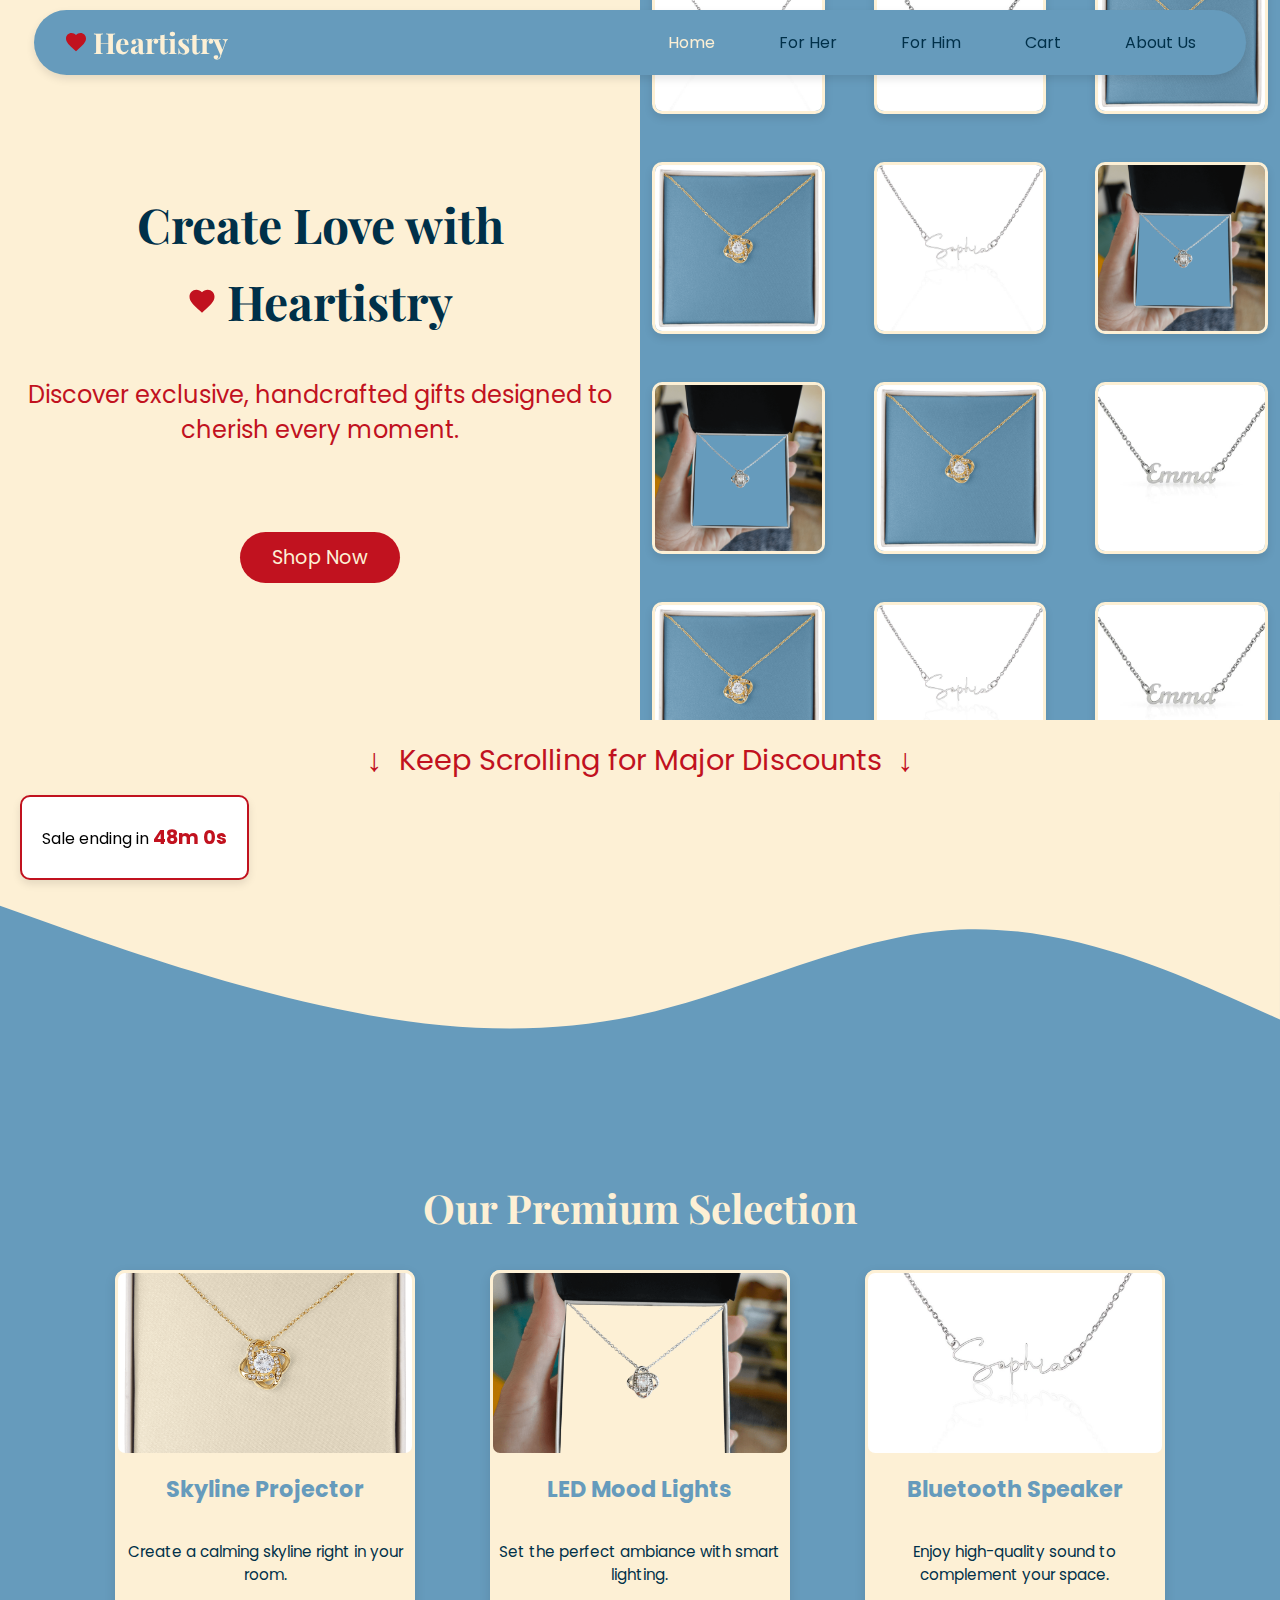
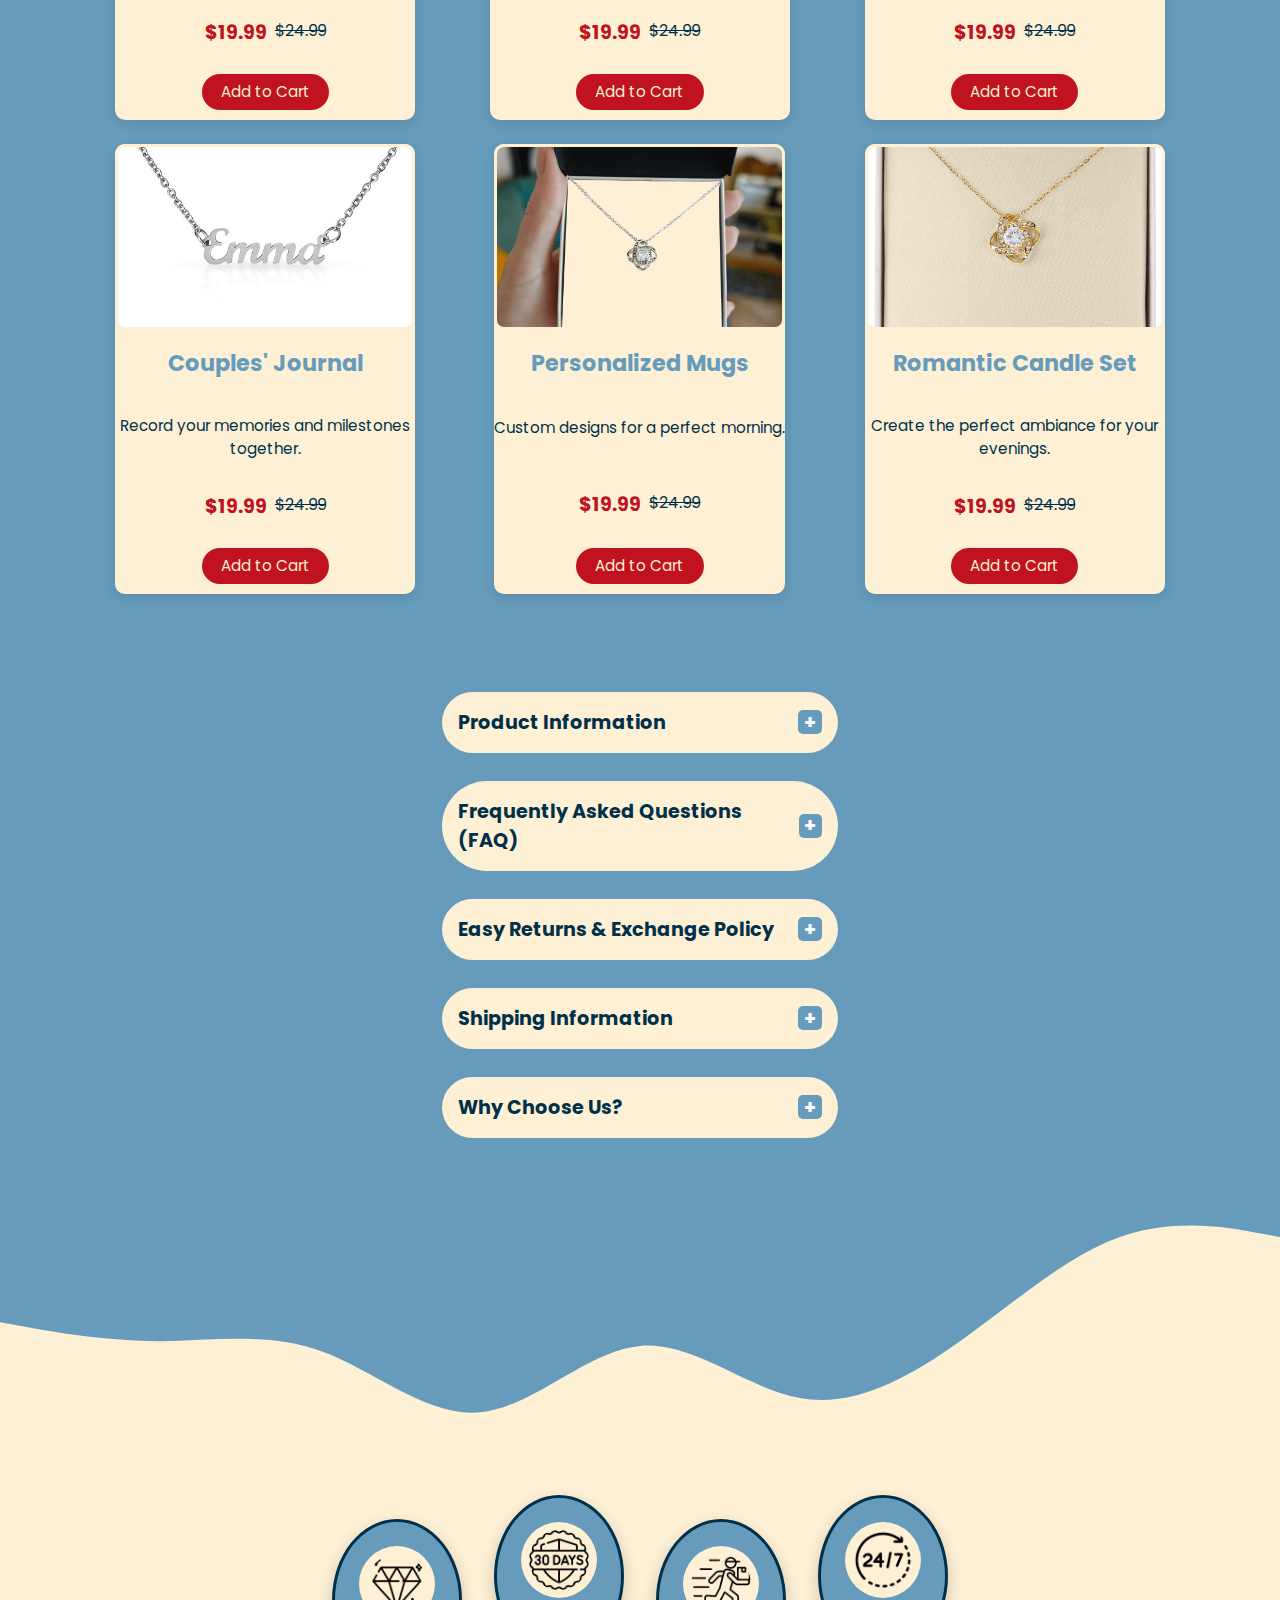
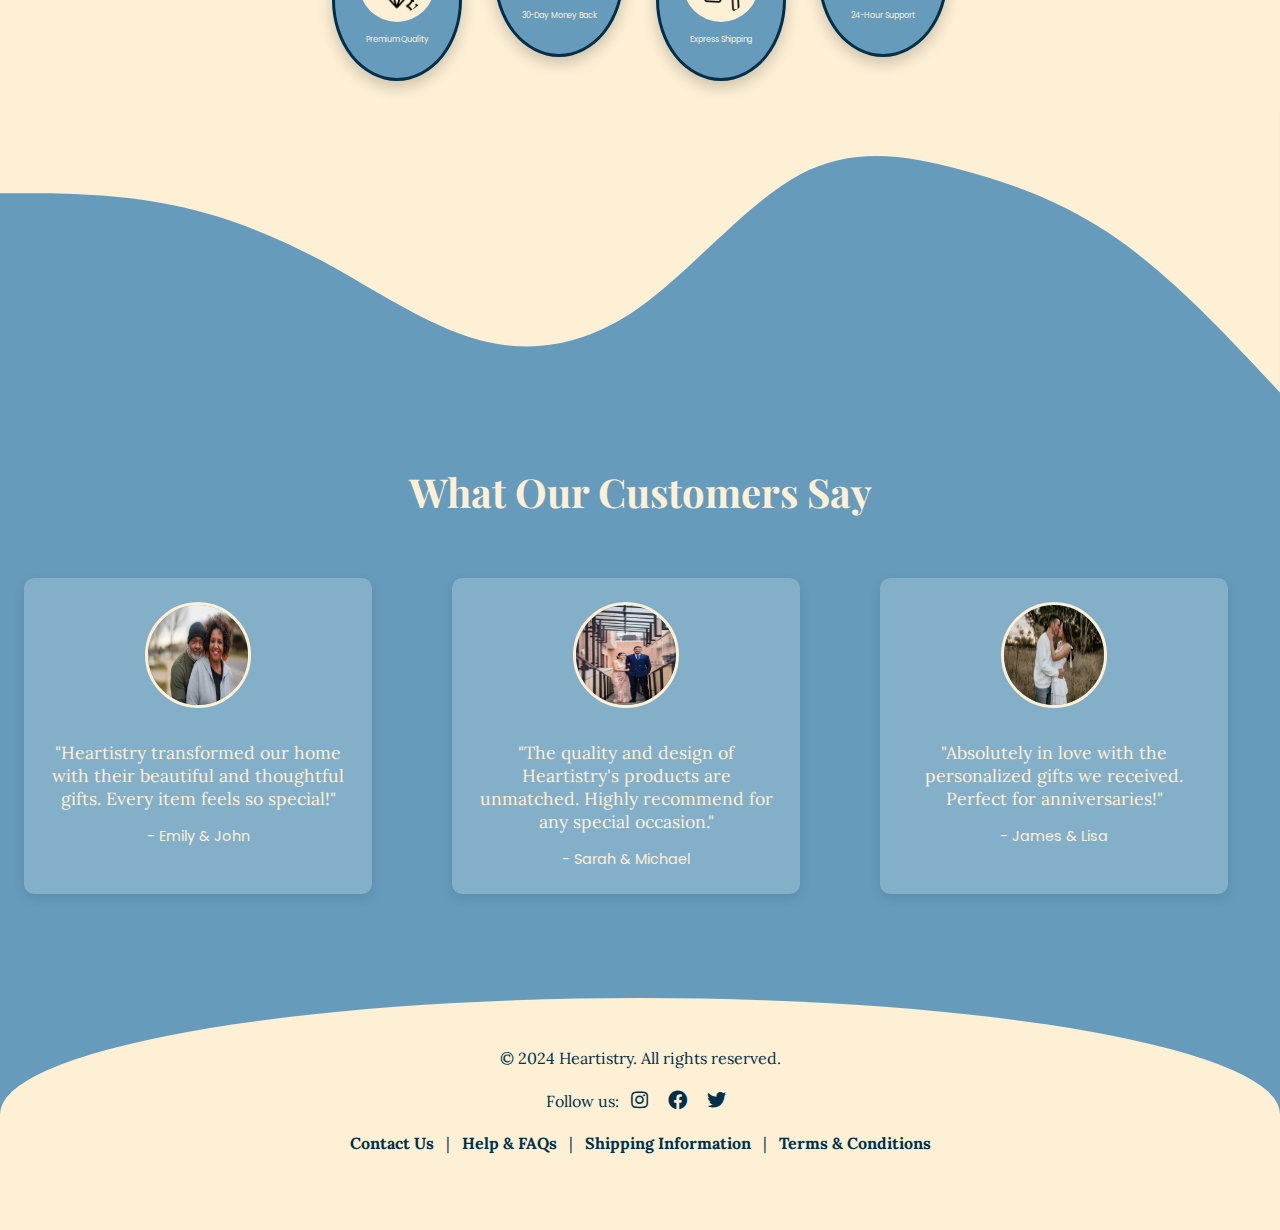
==== commit b2621128: "Updates  and new features" ====
--- a/index.html
+++ b/index.html
@@ -13,10 +13,14 @@
     <link rel="stylesheet" href="css/perks.css" />
     <link rel="stylesheet" href="css/waves.css">
     <link rel="stylesheet" href="css/sale-popup.css" />
+    <link rel="stylesheet" href="css/collapsible.css">
+    <link rel="stylesheet" href="css/email-popup.css">
     <script src="js/sale-popup.js"></script>
     <link rel="stylesheet" href="https://cdnjs.cloudflare.com/ajax/libs/font-awesome/5.15.4/css/all.min.css">
     <script src="js/navbar.js" defer></script>
     <script src="js/products.js" defer></script>
+    <script src="js/collapsible.js" defer></script>
+    <script src="js/email-popup.js" defer></script>
   </head>
   <body>
     <!-- Header and Navigation -->
@@ -45,8 +49,8 @@
         </a>
         <div class="nav-links">
           <a href="index.html" class="active">Home</a>
-          <a href="necklaces.html">Necklaces</a>
-          <a href="bracelets.html">Bracelets</a>
+          <a href="necklaces.html">For Her</a>
+            <a href="bracelets.html">For Him</a>
           <a href="cart.html">Cart</a>
           <a href="aboutus.html">About Us</a>
         </div>
@@ -259,6 +263,53 @@
       </div>
     </section>
 
+    <!-- Collapsible Section HTML -->
+<section class="collapsible-section">
+  <div class="collapsible-row" id="product-info">
+      <button class="toggle-btn" onclick="toggleSection('product-info')">
+          Product Information <span class="plus-icon">+</span>
+      </button>
+      <div class="collapsible-content" id="product-info-content">
+          <p>Our products are made with premium, long-lasting materials that provide both comfort and durability. Carefully crafted for those who value quality, each item is designed to make you feel amazing, every day.</p>
+      </div>
+  </div>
+
+  <div class="collapsible-row" id="customer-questions">
+      <button class="toggle-btn" onclick="toggleSection('customer-questions')">
+          Frequently Asked Questions (FAQ) <span class="plus-icon">+</span>
+      </button>
+      <div class="collapsible-content" id="customer-questions-content">
+          <p>Got questions? We've got answers! Discover more about sizing, customization options, and product care. If you can't find your answer here, our friendly support team is ready to help!</p>
+      </div>
+  </div>
+
+  <div class="collapsible-row" id="return-policy">
+      <button class="toggle-btn" onclick="toggleSection('return-policy')">
+          Easy Returns & Exchange Policy <span class="plus-icon">+</span>
+      </button>
+      <div class="collapsible-content" id="return-policy-content">
+          <p>Shop with confidence! We offer a 30-day hassle-free return and exchange policy. If you're not in love with your purchase, just return it in its original condition—no questions asked. We're here to ensure you're 100% satisfied.</p>
+      </div>
+  </div>
+
+  <div class="collapsible-row" id="shipping-info">
+      <button class="toggle-btn" onclick="toggleSection('shipping-info')">
+          Shipping Information <span class="plus-icon">+</span>
+      </button>
+      <div class="collapsible-content" id="shipping-info-content">
+          <p>We ship worldwide! All orders are processed quickly and shipped directly to your doorstep. Enjoy free shipping on orders over $50. Estimated delivery times may vary depending on your location, but we promise it's worth the wait!</p>
+      </div>
+  </div>
+
+  <div class="collapsible-row" id="why-us">
+      <button class="toggle-btn" onclick="toggleSection('why-us')">
+          Why Choose Us? <span class="plus-icon">+</span>
+      </button>
+      <div class="collapsible-content" id="why-us-content">
+          <p>We’re committed to delivering not just products, but an experience. With top-notch quality, impeccable craftsmanship, and a dedicated customer service team, we ensure that every item brings value and joy into your life. Join thousands of happy customers today!</p>
+      </div>
+  </div>
+</section>
     
     <!-- Second Wave Separator: Blue to Beige -->
     <svg id="wave-top" xmlns="http://www.w3.org/2000/svg" viewBox="0 0 1440 320" preserveAspectRatio="none">
@@ -427,6 +478,20 @@
     <div class="item-added-popup" style="border: solid; color: #fdf0d5;">
       <p>Item added to cart</p>
     </div>
+
+    
+    <!-- Email Subscription Popup -->
+<div class="email-popup" id="email-popup">
+  <div class="popup-content">
+    <h3>Stay in Touch & Save!</h3>
+    <p>We care about our customers and would love to keep in touch. Enter your email to receive an exclusive discount coupon as our thank you!</p>
+    <form id="email-form">
+      <input type="email" id="user-email" name="email" placeholder="Your email address" required />
+      <button type="submit">Get My Coupon</button>
+    </form>
+  </div>
+  <button class="close-btn" onclick="closeEmailPopup()">×</button>
+</div>
     <!-- Footer Section -->
     <footer>
       <p>&copy; 2024 Heartistry. All rights reserved.</p>
@@ -444,5 +509,7 @@
       </p>
       
     </footer>
+
+
   </body>
 </html>
--- a/css/testimonials.css
+++ b/css/testimonials.css
@@ -1,7 +1,7 @@
 .testimonials {
     background-color: #669BBC; /* Soft Blue background */
     color: #FDF0D5; /* Soft Beige text */
-    padding: 6rem 0rem;
+    padding: 2rem 0rem;
     text-align: center;
     overflow: hidden; /* Hide overflow for smooth transitions */
 }
--- a/css/collapsible.css
+++ b/css/collapsible.css
@@ -0,0 +1,80 @@
+/* Collapsible Section CSS */
+.collapsible-section {
+    margin: 2rem auto;
+    width: 90%;
+    max-width: 400px;
+    font-family: 'Poppins', sans-serif;
+    text-align: center;
+}
+
+.collapsible-row {
+    margin-bottom: 1rem;
+    border: 2px solid transparent;
+    transition: background-color 0.3s ease, border-color 0.3s ease;
+    border-radius: 8px;
+    overflow: hidden;
+}
+
+.toggle-btn {
+    background-color: #fdf0d5; /* Beige background */
+    width: 100%;
+    text-align: left;
+    padding: 1rem;
+    border: none;
+    cursor: pointer;
+    font-size: 1.2rem;
+    font-weight: bold;
+    display: flex;
+    justify-content: space-between;
+    align-items: center;
+    transition: background-color 0.3s ease, color 0.3s ease;
+    color: #003049; /* Dark blue text */
+}
+
+.toggle-btn:hover{
+    background-color: #003049;
+    color: #fdf0d5;
+}
+
+.plus-icon {
+    background-color: #669bbc; /* Light blue square for plus icon */
+    color: #fff;
+    width: 24px;
+    height: 24px;
+    display: flex;
+    justify-content: center;
+    align-items: center;
+    border-radius: 5px;
+    transition: background-color 0.3s ease;
+}
+
+.collapsible-row.expanded .toggle-btn {
+    background-color: #669bbc; /* Light blue when expanded */
+    color: #003049; /* Dark blue text when expanded */
+}
+
+.collapsible-content {
+    max-height: 0;
+    overflow: hidden;
+    transition: max-height 0.4s ease-out, padding 0.4s ease-out;
+    padding: 0;
+    background-color: #fdf0d5; /* Beige background */
+    color: #003049; /* Dark blue text */
+    border-radius: 8px; /* Rounded corners for expanded box */
+    margin-top: 0.5rem;
+}
+
+.collapsible-content.expanded {
+    max-height: 200px; /* Adjust accordingly */
+    padding: 1rem;
+}
+
+/* Responsive Styling */
+@media (max-width: 768px) {
+    .collapsible-section {
+        width: 95%;
+    }
+    .toggle-btn{
+        font-size: 0.8rem;
+    }
+}--- a/css/email-popup.css
+++ b/css/email-popup.css
@@ -0,0 +1,87 @@
+/* Email Popup CSS */
+.email-popup {
+    position: fixed;
+    top: 10%;
+    left: 50%;
+    transform: translate(-50%, 0);
+    width: 90%;
+    max-width: 500px;
+    background-color: #fdf0d5; /* Beige */
+    border: 2px solid #003049; /* Dark blue outline */
+    box-shadow: 0 4px 15px rgba(0, 0, 0, 0.1);
+    border-radius: 10px;
+    padding: 1.5rem;
+    z-index: 1000;
+    text-align: center;
+    display: none;
+    animation: fadeIn 0.5s ease;
+  }
+  
+  @keyframes fadeIn {
+    from {
+      opacity: 0;
+    }
+    to {
+      opacity: 1;
+    }
+  }
+  
+  .popup-content {
+    margin-bottom: 1rem;
+  }
+  
+  .popup-content h3 {
+    font-family: 'Playfair Display', serif;
+    color: #003049; /* Dark blue */
+    font-size: 1.8rem;
+    margin-bottom: 0.5rem;
+  }
+  
+  .popup-content p {
+    font-family: 'Poppins', sans-serif;
+    color: #003049; /* Dark blue */
+    font-size: 1rem;
+  }
+  
+  #user-email {
+    width: 80%;
+    padding: 0.5rem;
+    text-align: center; /* Center the input text */
+    font-family: 'Poppins', sans-serif; /* Apply Poppins font */
+    margin: 1rem 0;
+    border: 1px solid #003049; /* Dark blue */
+    border-radius: 5px;
+  }
+  
+  button[type="submit"] {
+    background-color: #003049; /* Dark blue */
+    color: #fdf0d5; /* Beige text */
+    padding: 0.7rem 1.2rem;
+    border: none;
+    border-radius: 5px;
+    cursor: pointer;
+    font-size: 1rem;
+    transition: background-color 0.3s ease;
+  }
+  
+  button[type="submit"]:hover {
+    background-color: #669bbc; /* Light blue */
+  }
+  
+  .close-btn {
+    position: absolute;
+    top: 5px;
+    right: 5px;
+    background: transparent;
+    border: none;
+    font-size: 1.5rem;
+    color: #003049; /* Dark blue */
+    cursor: pointer;
+  }
+  
+  /* Responsive Styling */
+  @media (max-width: 768px) {
+    .email-popup {
+      width: 95%;
+    }
+  }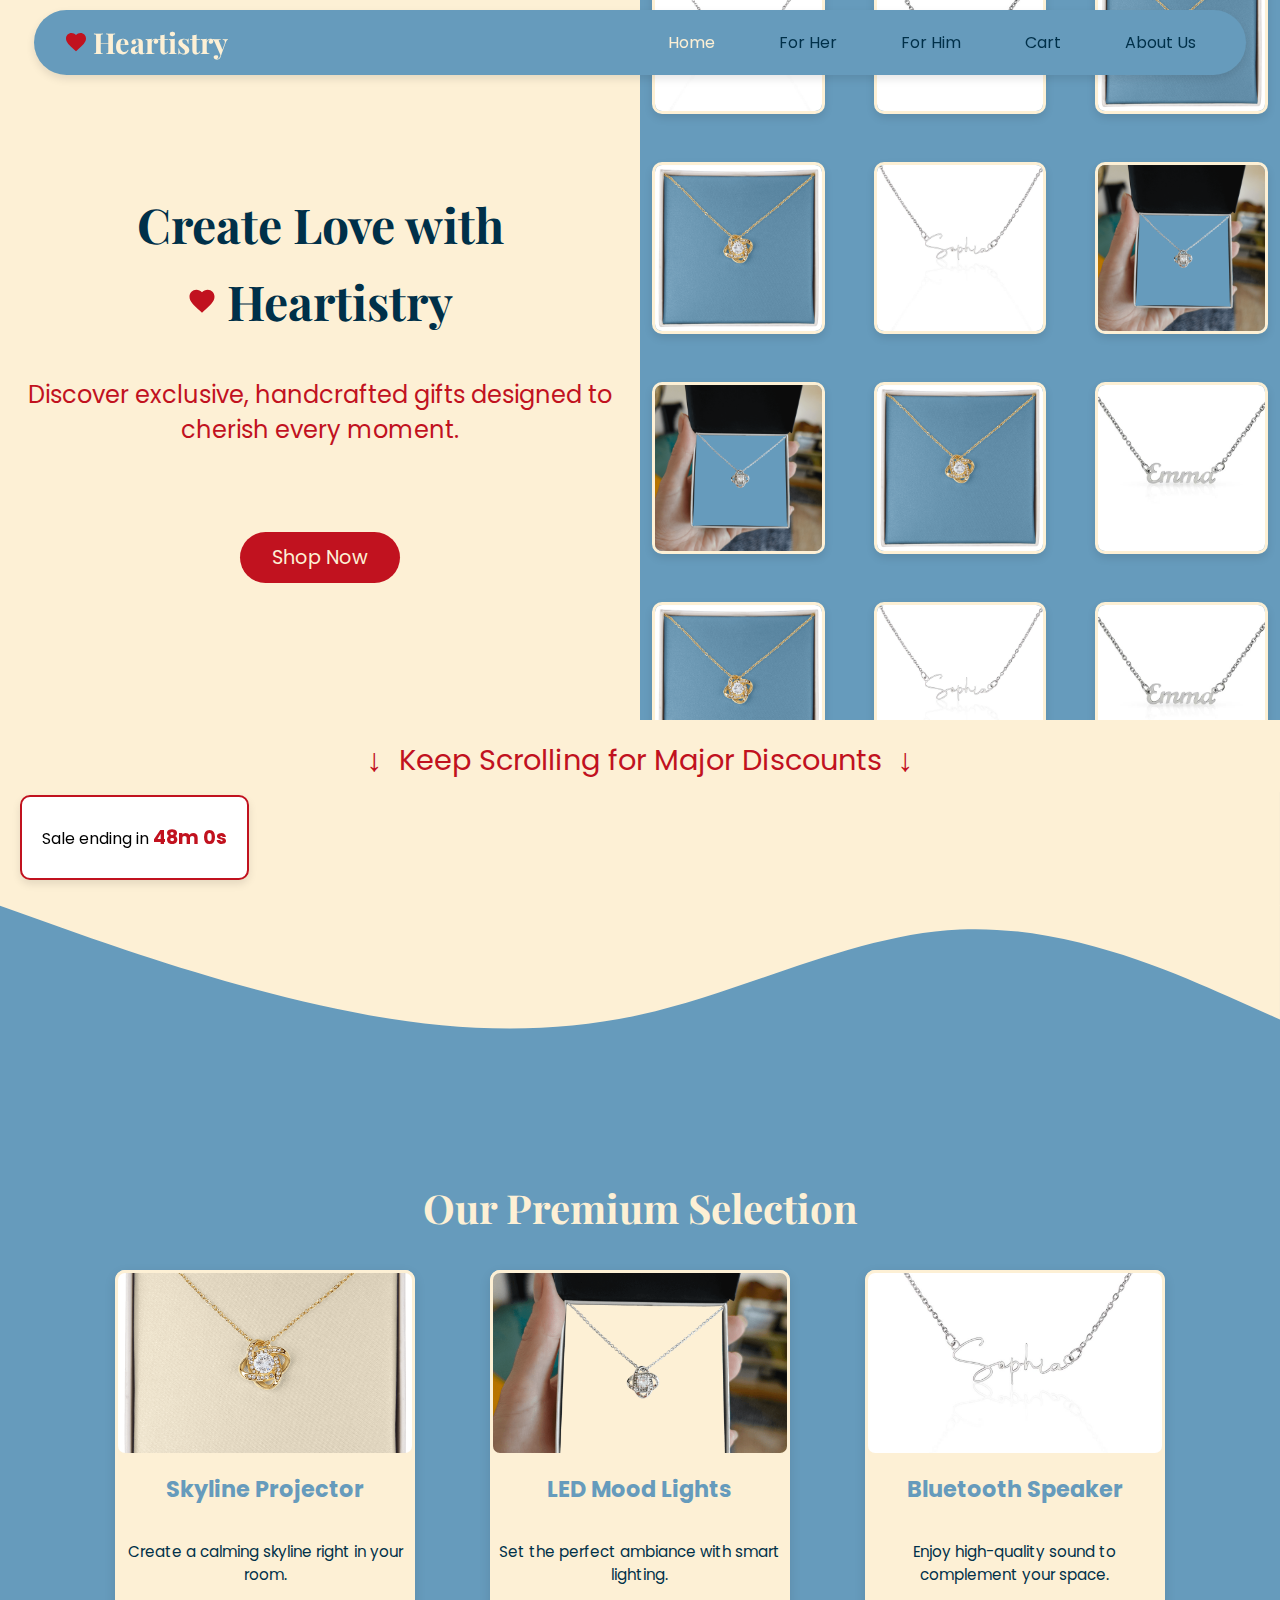
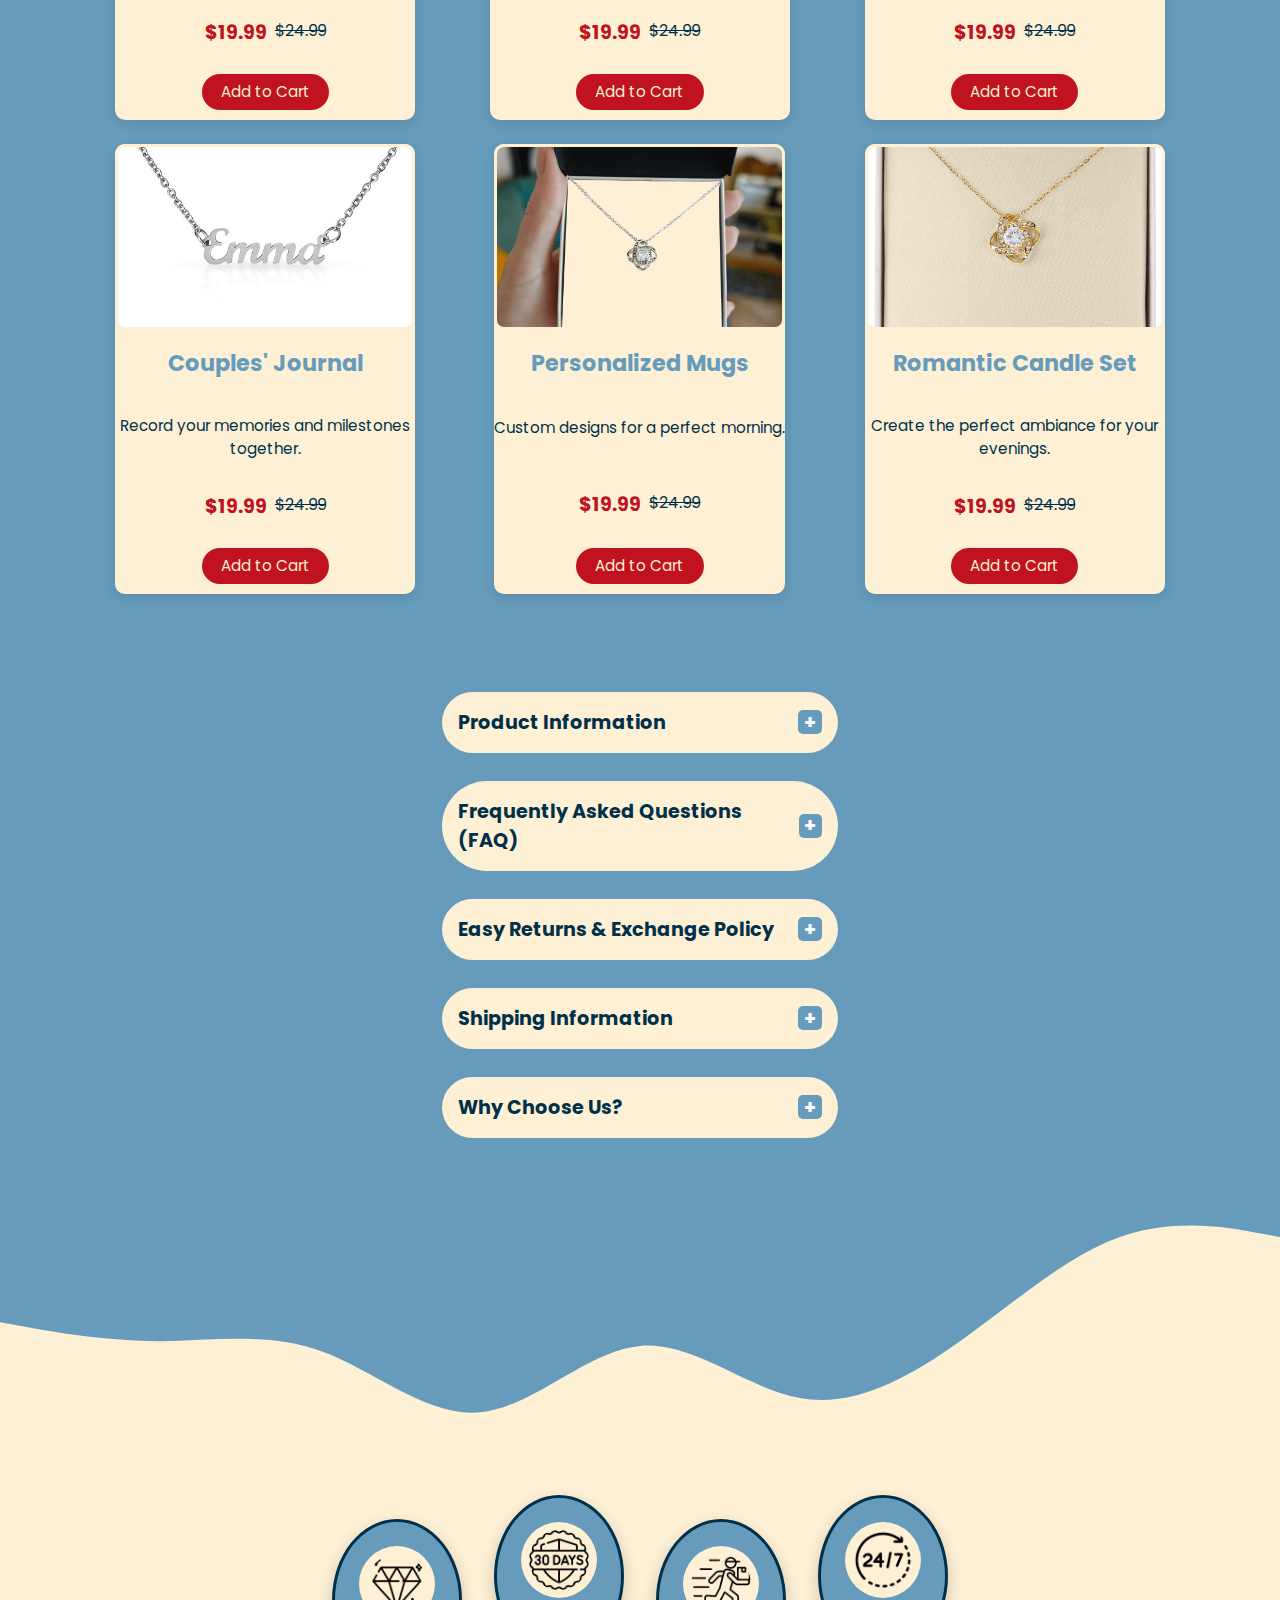
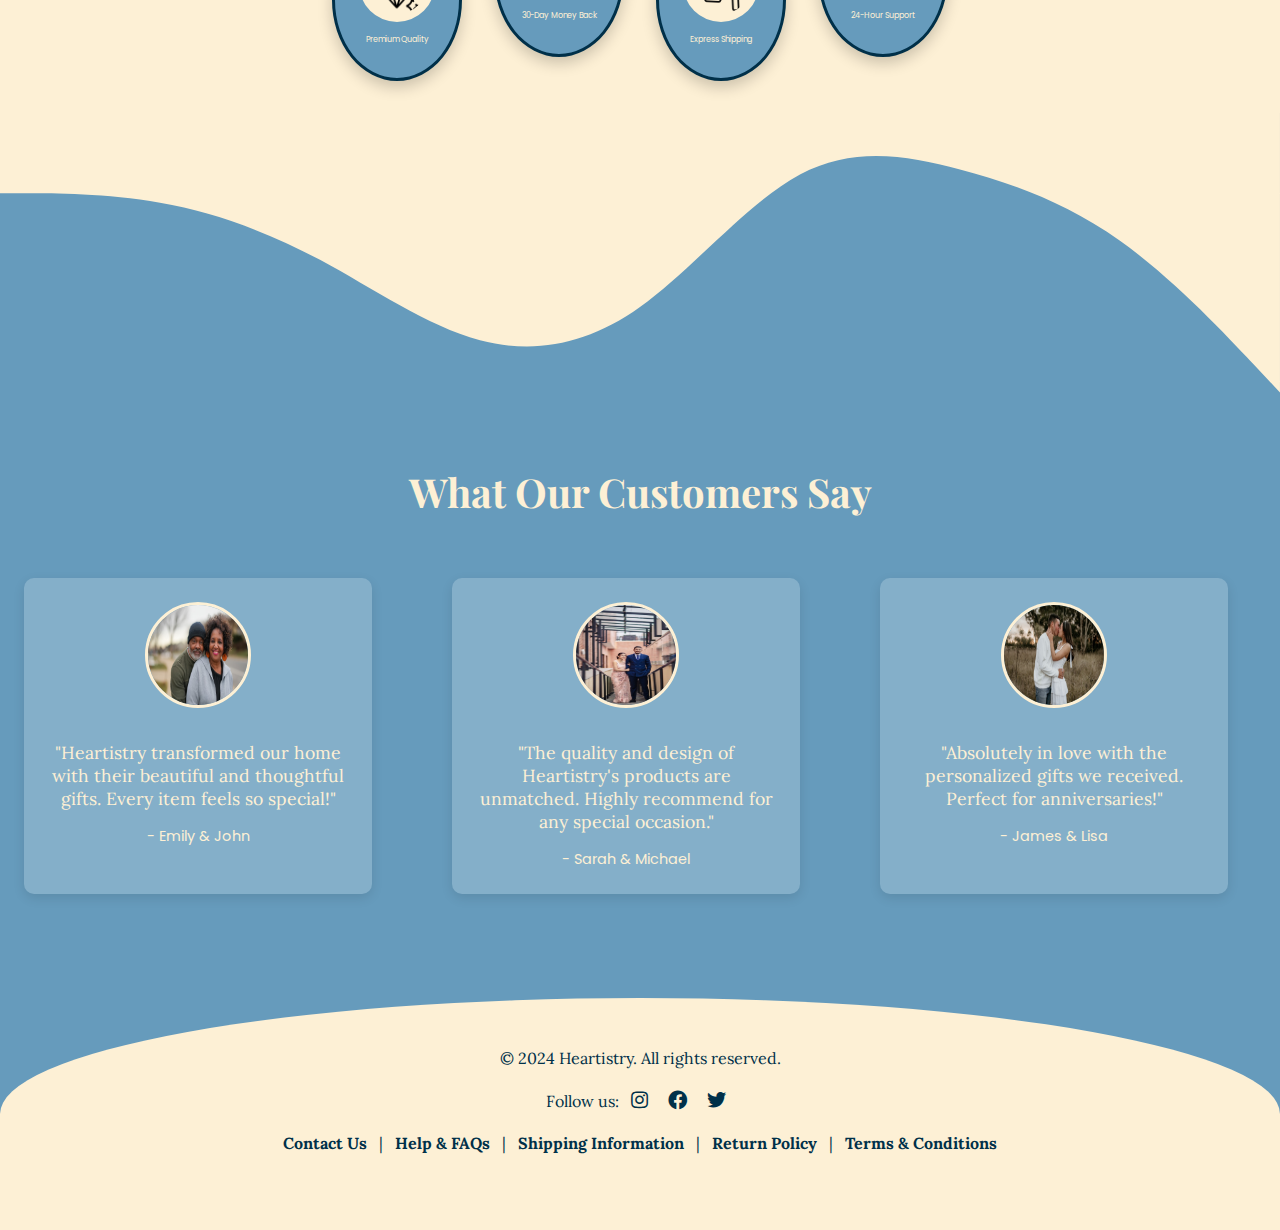
==== commit 5acf54b8: "New pages" ====
--- a/index.html
+++ b/index.html
@@ -501,11 +501,12 @@
           <a href="https://www.facebook.com" class="social-link"><i class="fab fa-facebook"></i></a>
           <a href="https://www.twitter.com" class="social-link"><i class="fab fa-twitter"></i></a>
         </p>
-      <p>
-        <a href="contact.html" class="footer-link">Contact Us</a> | 
-        <a href="help.html" class="footer-link">Help & FAQs</a> | 
-        <a href="shipping.html" class="footer-link">Shipping Information</a> | 
-        <a href="terms.html" class="footer-link">Terms & Conditions</a>
+        <p>
+          <a href="contact.html" class="footer-link">Contact Us</a> |
+          <a href="help.html" class="footer-link">Help & FAQs</a> |
+          <a href="shipping.html" class="footer-link">Shipping Information</a> |
+          <a href="returns.html" class="footer-link">Return Policy</a> |
+          <a href="terms.html" class="footer-link">Terms & Conditions</a>
       </p>
       
     </footer>
--- a/css/hero.css
+++ b/css/hero.css
@@ -155,10 +155,14 @@
         height: auto;
     }
 
-    .hero-left,
-    .hero-right {
+    .hero-left {
         width: 100%;
-        height: 50vh;
+        height: 60vh;
+        padding-top: 2rem;
+    }
+    .hero-right{
+        height: 40vh;
+        width: 100%;
     }
 
     .hero-content h2 {
--- a/css/products.css
+++ b/css/products.css
@@ -191,6 +191,7 @@
     opacity: 0;
     transition: all 0.5s ease;
     z-index: 100;
+    text-align: center;
   }
   
   .item-added-popup.show {
--- a/css/email-popup.css
+++ b/css/email-popup.css
@@ -84,4 +84,50 @@
     .email-popup {
       width: 95%;
     }
-  }+  }
+
+  /* Popup base styles */
+.popup {
+    position: fixed;
+    top: 80px;
+    left: 50%;
+    transform: translateX(-50%);
+    width: 90%;
+    max-width: 400px;
+    background-color: #fdf0d5; /* Default beige background for success */
+    padding: 15px;
+    border-radius: 10px;
+    box-shadow: 0 4px 15px rgba(0, 0, 0, 0.1);
+    font-family: 'Poppins', sans-serif;
+    z-index: 9999;
+    text-align: center;
+    border: 2px solid #003049;
+}
+
+/* Success popup */
+.popup.success {
+    background-color: #fdf0d5; /* Beige for success */
+    color: #003049; /* Dark blue text for success */
+}
+
+/* Error popup */
+.popup.error {
+    background-color: #c1121f; /* Dark red for error */
+    color: #ffffff; /* White text for error */
+}
+
+/* Responsive adjustments */
+@media (max-width: 768px) {
+    .popup {
+        width: 80%;
+        max-width: 300px;
+    }
+}
+
+@media (max-width: 480px) {
+    .popup {
+        width: 95%;
+        max-width: 250px;
+        padding: 10px;
+    }
+}